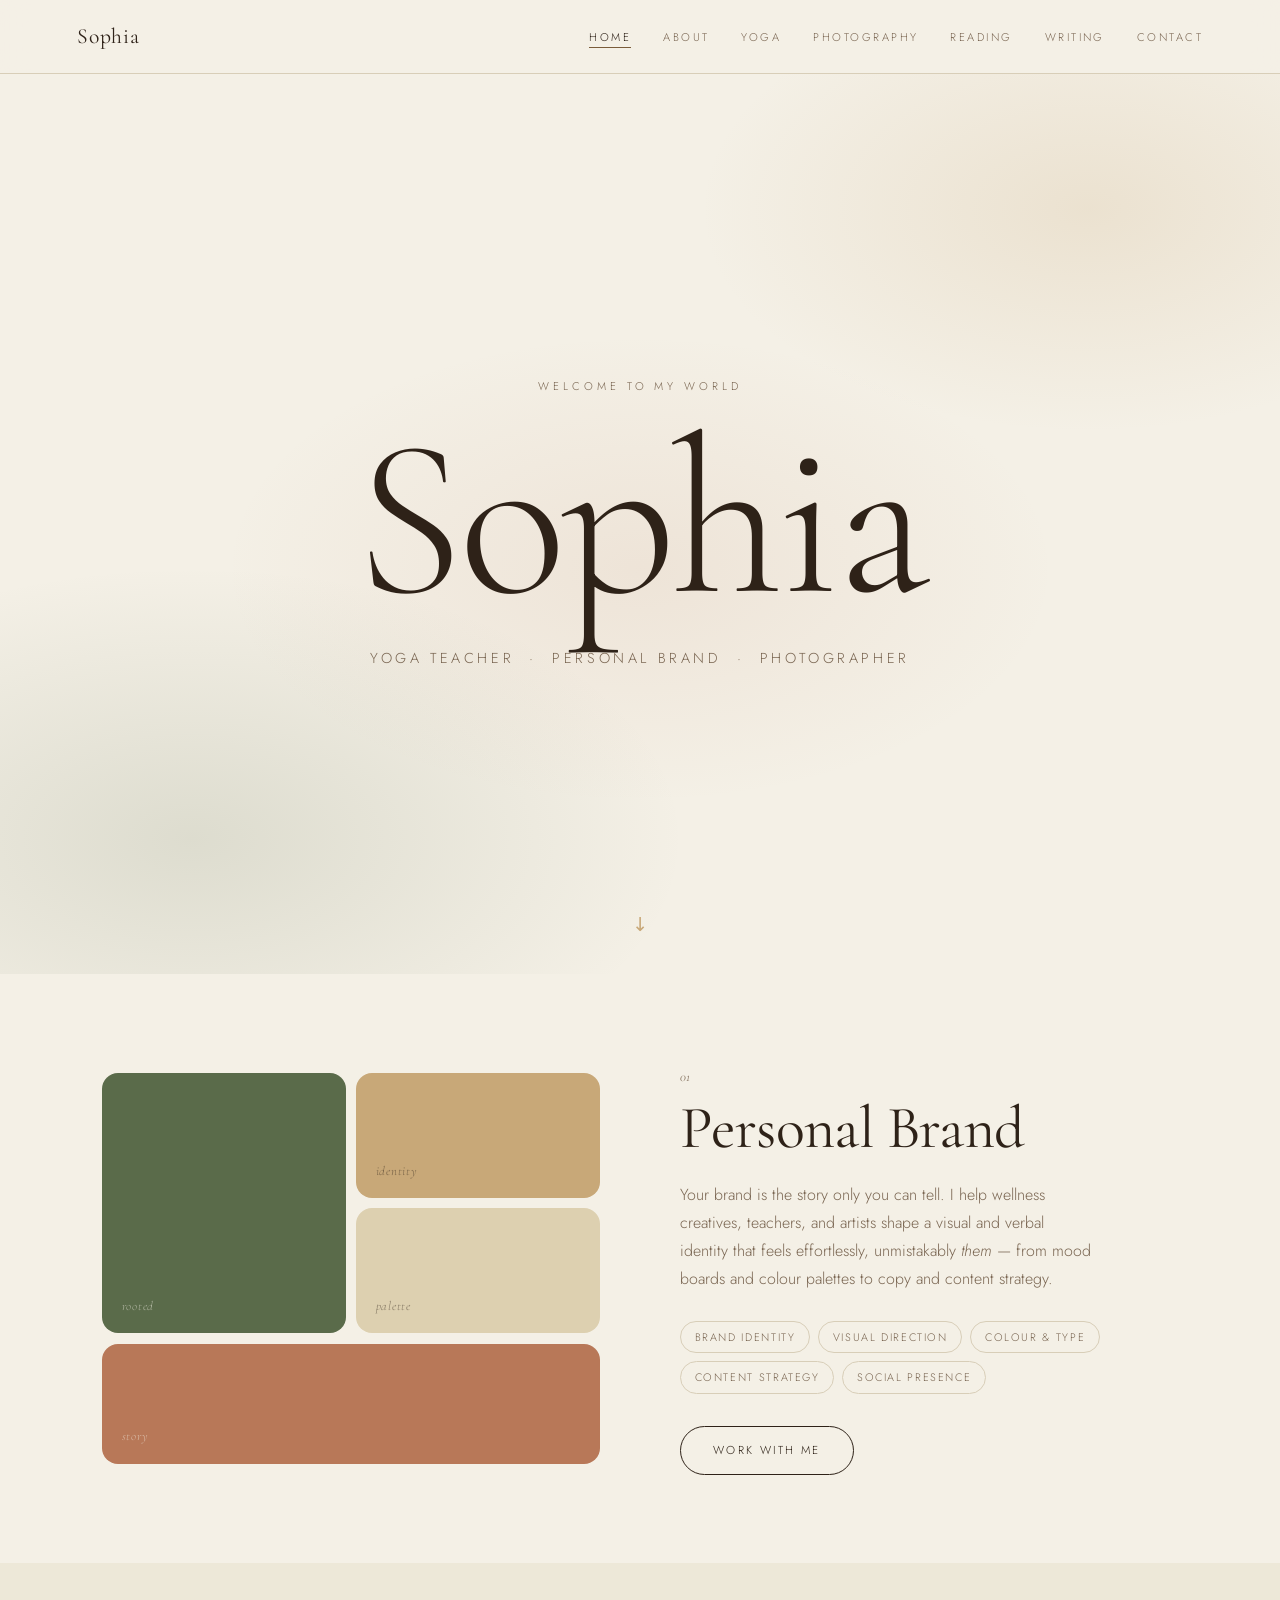
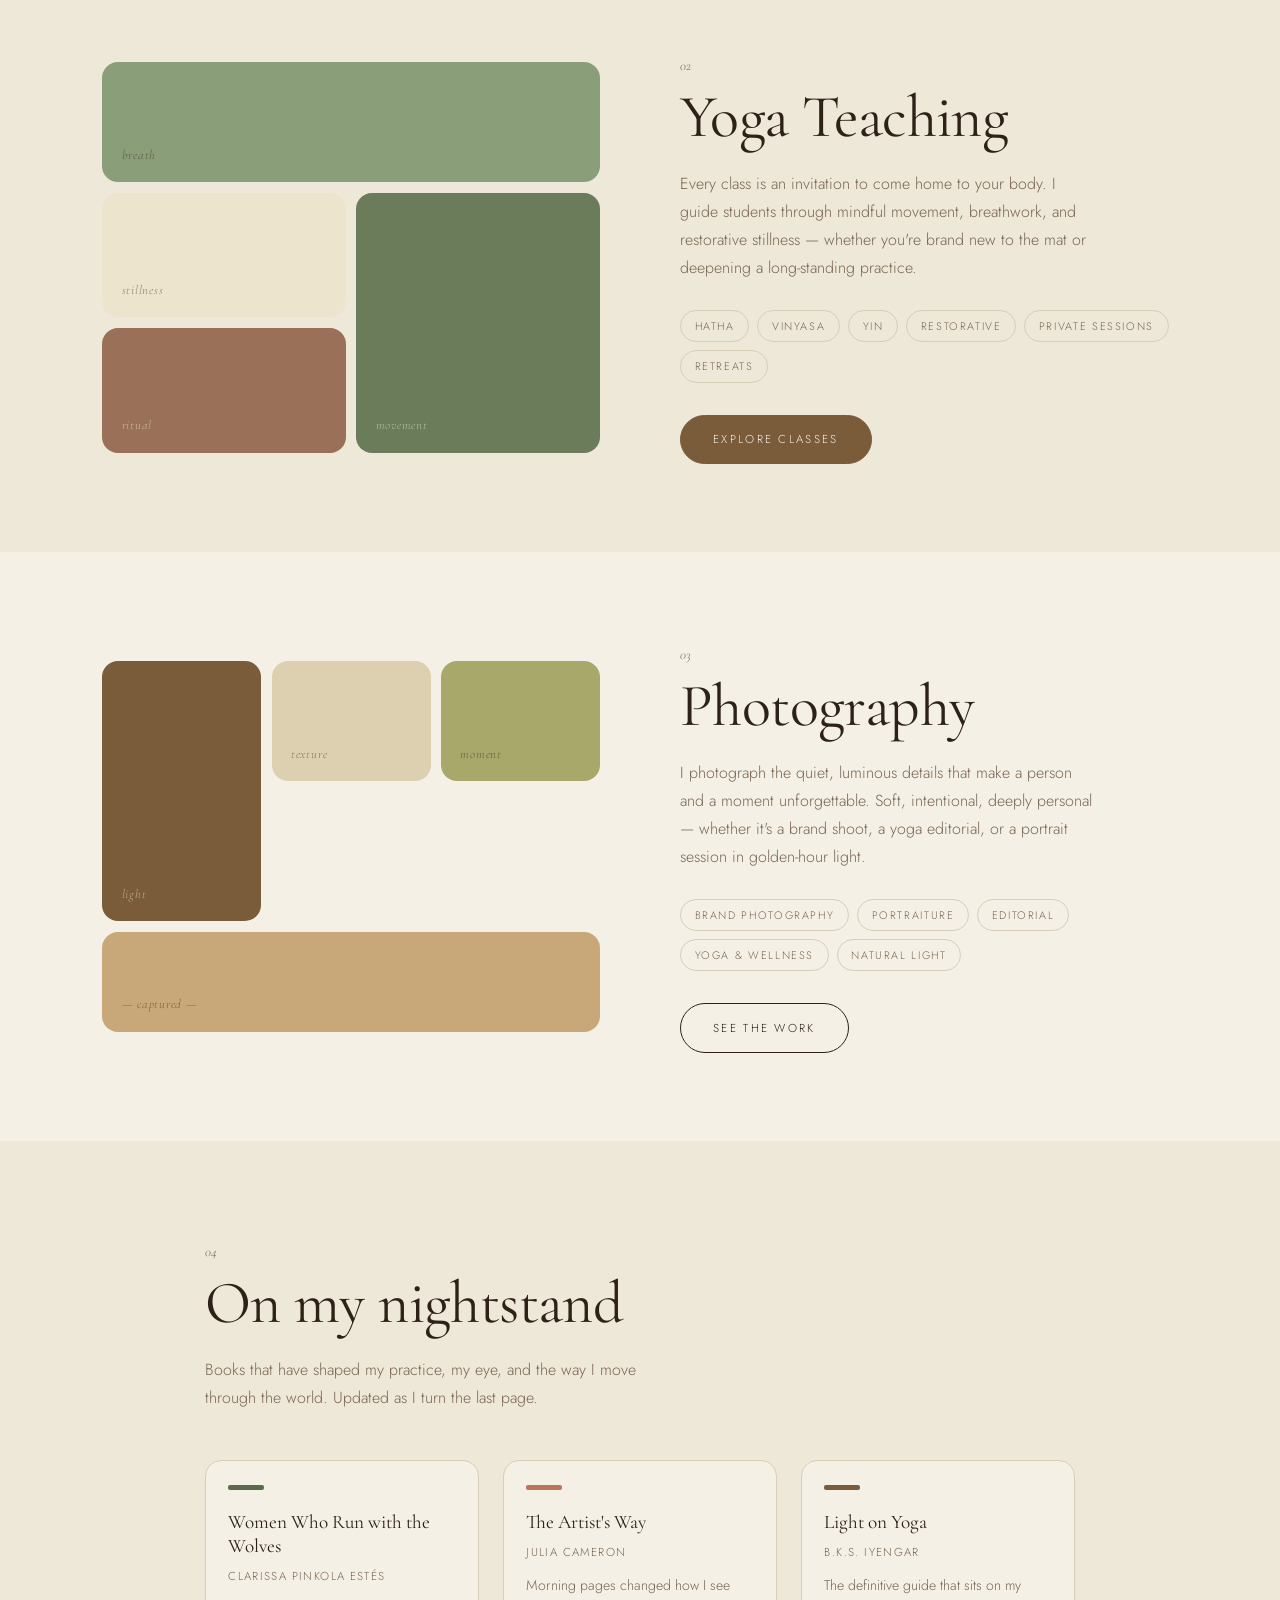
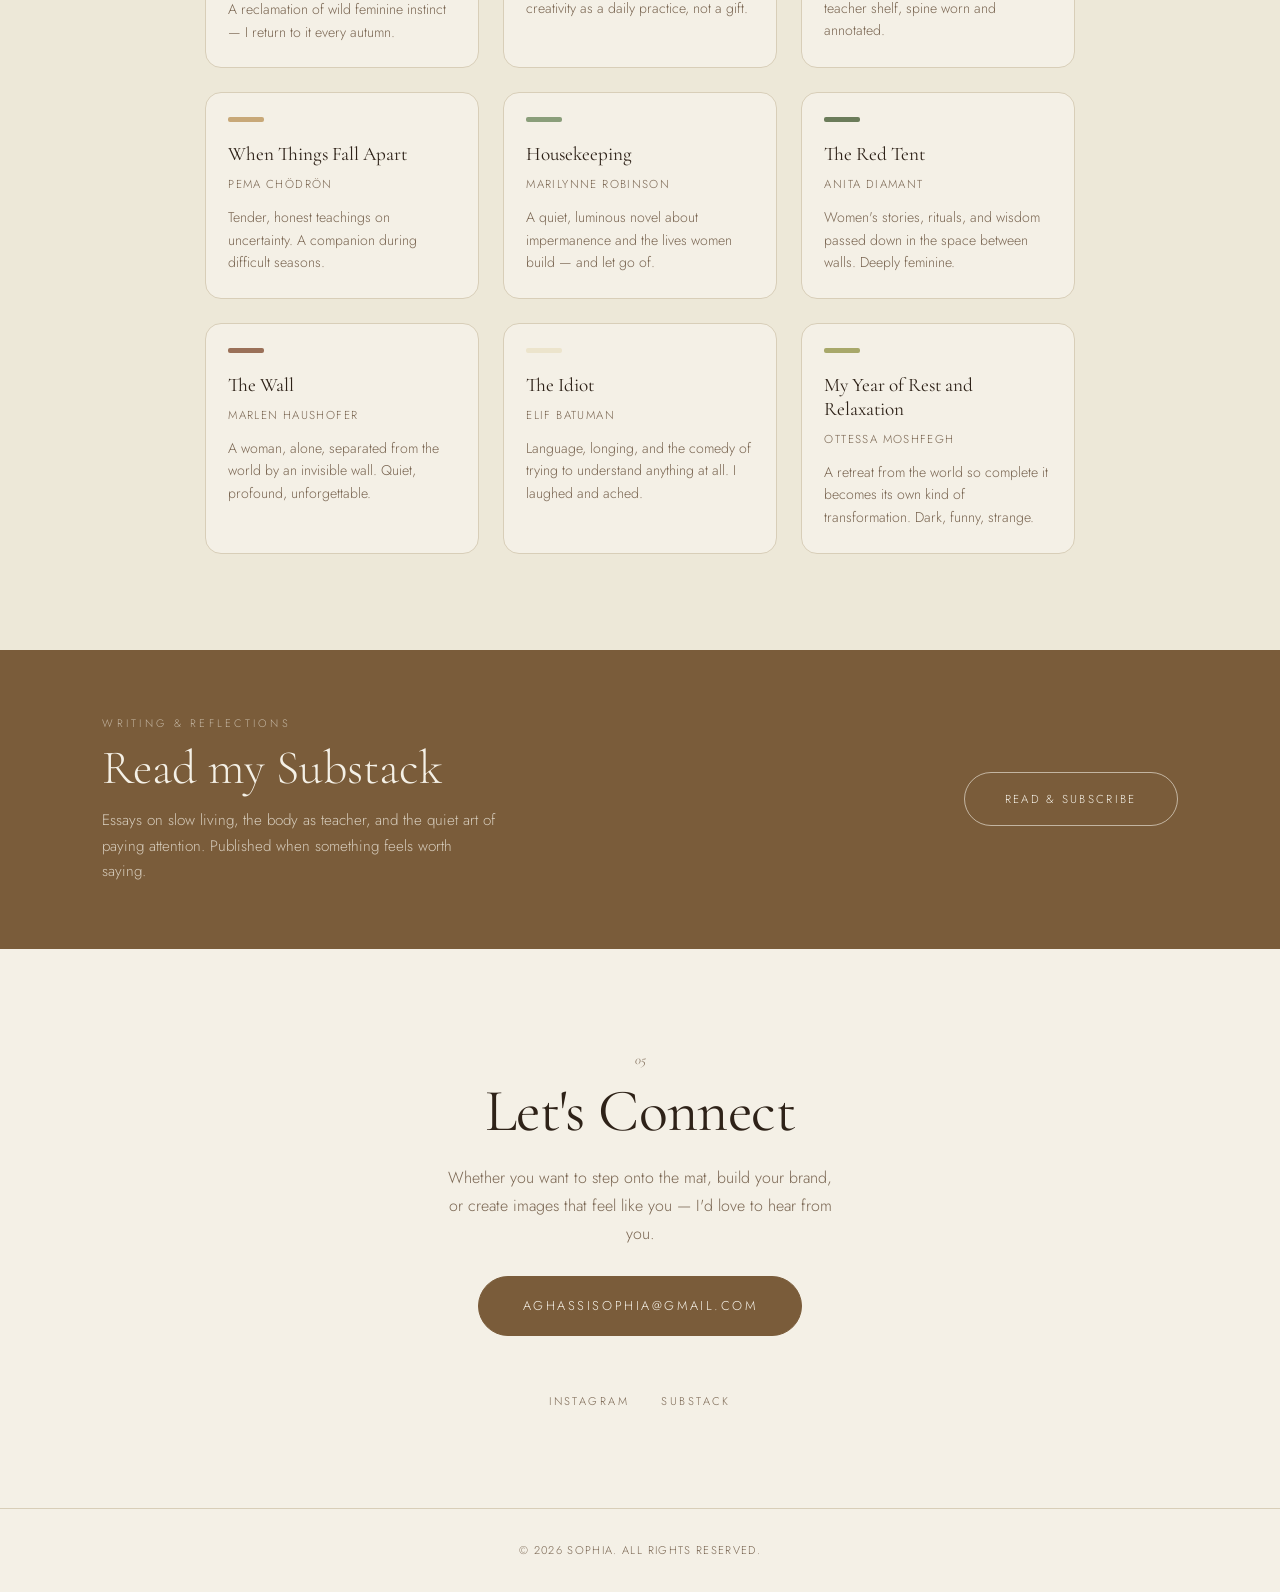
==== index.html @ df441ce0 "Update book list with Sophia's real reads, remove unread books https://claude.ai/code/session_018HW7" ====
<!DOCTYPE html>
<html lang="en">
<head>
  <meta charset="UTF-8" />
  <meta name="viewport" content="width=device-width, initial-scale=1.0" />
  <title>Sophia — Yoga · Brand · Photography</title>
  <link rel="preconnect" href="https://fonts.googleapis.com" />
  <link rel="preconnect" href="https://fonts.gstatic.com" crossorigin />
  <link href="https://fonts.googleapis.com/css2?family=Cormorant+Garamond:ital,wght@0,300;0,400;0,500;1,300;1,400&family=Jost:wght@300;400;500&display=swap" rel="stylesheet" />
  <link rel="stylesheet" href="style.css" />
</head>
<body>

  <!-- NAV -->
  <nav class="nav">
    <a href="index.html" class="nav__logo">Sophia</a>
    <ul class="nav__links">
      <li><a href="index.html" class="active">Home</a></li>
      <li><a href="about.html">About</a></li>
      <li><a href="yoga.html">Yoga</a></li>
      <li><a href="photography.html">Photography</a></li>
      <li><a href="#books">Reading</a></li>
      <li><a href="#substack">Writing</a></li>
      <li><a href="#contact">Contact</a></li>
    </ul>
  </nav>

  <!-- HERO -->
  <header class="hero">
    <p class="hero__eyebrow">welcome to my world</p>
    <h1 class="hero__name">Sophia</h1>
    <p class="hero__tagline">yoga teacher &nbsp;·&nbsp; personal brand &nbsp;·&nbsp; photographer</p>
    <div class="hero__scroll-hint" aria-hidden="true">&#8595;</div>
  </header>

  <!-- PERSONAL BRAND -->
  <section class="section section--split">
    <div class="mosaic">
      <div class="mosaic-card mc--tall mc--moss"><span class="mosaic-card__label">rooted</span></div>
      <div class="mosaic-card mc--square mc--tan"><span class="mosaic-card__label">identity</span></div>
      <div class="mosaic-card mc--square mc--sand"><span class="mosaic-card__label">palette</span></div>
      <div class="mosaic-card mc--wide mc--clay"><span class="mosaic-card__label">story</span></div>
    </div>

    <div class="section__copy">
      <span class="section__number">01</span>
      <h2 class="section__title">Personal Brand</h2>
      <p class="section__body">
        Your brand is the story only you can tell. I help wellness creatives,
        teachers, and artists shape a visual and verbal identity that feels
        effortlessly, unmistakably <em>them</em> — from mood boards and colour
        palettes to copy and content strategy.
      </p>
      <ul class="tag-list">
        <li>Brand Identity</li>
        <li>Visual Direction</li>
        <li>Colour &amp; Type</li>
        <li>Content Strategy</li>
        <li>Social Presence</li>
      </ul>
      <a href="#contact" class="btn">Work with me</a>
    </div>
  </section>

  <!-- YOGA TEASER -->
  <section class="section section--split section--split-rev section--shaded">
    <div class="section__inner" style="display:contents">
      <div class="section__copy">
        <span class="section__number">02</span>
        <h2 class="section__title">Yoga Teaching</h2>
        <p class="section__body">
          Every class is an invitation to come home to your body. I guide
          students through mindful movement, breathwork, and restorative
          stillness — whether you're brand new to the mat or deepening a
          long-standing practice.
        </p>
        <ul class="tag-list">
          <li>Hatha</li>
          <li>Vinyasa</li>
          <li>Yin</li>
          <li>Restorative</li>
          <li>Private Sessions</li>
          <li>Retreats</li>
        </ul>
        <a href="yoga.html" class="btn btn--filled">Explore classes</a>
      </div>

      <div class="mosaic">
        <div class="mosaic-card mc--wide mc--sage"><span class="mosaic-card__label">breath</span></div>
        <div class="mosaic-card mc--square mc--parchment"><span class="mosaic-card__label">stillness</span></div>
        <div class="mosaic-card mc--tall mc--fern"><span class="mosaic-card__label">movement</span></div>
        <div class="mosaic-card mc--square mc--umber"><span class="mosaic-card__label">ritual</span></div>
      </div>
    </div>
  </section>

  <!-- PHOTOGRAPHY TEASER -->
  <section class="section section--split">
    <div class="mosaic mosaic--3col">
      <div class="mosaic-card mc--tall mc--bark"><span class="mosaic-card__label">light</span></div>
      <div class="mosaic-card mc--square mc--sand"><span class="mosaic-card__label">texture</span></div>
      <div class="mosaic-card mc--square mc--olive"><span class="mosaic-card__label">moment</span></div>
      <div class="mosaic-card mc--span3 mc--tan"><span class="mosaic-card__label">— captured —</span></div>
    </div>

    <div class="section__copy">
      <span class="section__number">03</span>
      <h2 class="section__title">Photography</h2>
      <p class="section__body">
        I photograph the quiet, luminous details that make a person and a
        moment unforgettable. Soft, intentional, deeply personal — whether
        it's a brand shoot, a yoga editorial, or a portrait session in
        golden-hour light.
      </p>
      <ul class="tag-list">
        <li>Brand Photography</li>
        <li>Portraiture</li>
        <li>Editorial</li>
        <li>Yoga &amp; Wellness</li>
        <li>Natural Light</li>
      </ul>
      <a href="photography.html" class="btn">See the work</a>
    </div>
  </section>

  <!-- BOOKS -->
  <section id="books" class="section--shaded section--full">
    <div class="section__inner" style="max-width:var(--max-w); margin:0 auto; padding-inline:clamp(1.5rem,8vw,7rem)">
      <span class="section__number">04</span>
      <h2 class="section__title">On my nightstand</h2>
      <p class="section__body" style="max-width:50ch; color:var(--clr-text-muted)">
        Books that have shaped my practice, my eye, and the way I move through
        the world. Updated as I turn the last page.
      </p>

      <div class="books-grid">

        <div class="book-card">
          <div class="book-card__spine" style="background:var(--clr-moss)"></div>
          <p class="book-card__title">Women Who Run with the Wolves</p>
          <p class="book-card__author">Clarissa Pinkola Estés</p>
          <p class="book-card__note">A reclamation of wild feminine instinct — I return to it every autumn.</p>
        </div>

        <div class="book-card">
          <div class="book-card__spine" style="background:var(--clr-clay)"></div>
          <p class="book-card__title">The Artist's Way</p>
          <p class="book-card__author">Julia Cameron</p>
          <p class="book-card__note">Morning pages changed how I see creativity as a daily practice, not a gift.</p>
        </div>

        <div class="book-card">
          <div class="book-card__spine" style="background:var(--clr-bark)"></div>
          <p class="book-card__title">Light on Yoga</p>
          <p class="book-card__author">B.K.S. Iyengar</p>
          <p class="book-card__note">The definitive guide that sits on my teacher shelf, spine worn and annotated.</p>
        </div>

        <div class="book-card">
          <div class="book-card__spine" style="background:var(--clr-tan)"></div>
          <p class="book-card__title">When Things Fall Apart</p>
          <p class="book-card__author">Pema Chödrön</p>
          <p class="book-card__note">Tender, honest teachings on uncertainty. A companion during difficult seasons.</p>
        </div>

        <div class="book-card">
          <div class="book-card__spine" style="background:var(--clr-sage)"></div>
          <p class="book-card__title">Housekeeping</p>
          <p class="book-card__author">Marilynne Robinson</p>
          <p class="book-card__note">A quiet, luminous novel about impermanence and the lives women build — and let go of.</p>
        </div>

        <div class="book-card">
          <div class="book-card__spine" style="background:var(--clr-fern)"></div>
          <p class="book-card__title">The Red Tent</p>
          <p class="book-card__author">Anita Diamant</p>
          <p class="book-card__note">Women's stories, rituals, and wisdom passed down in the space between walls. Deeply feminine.</p>
        </div>

        <div class="book-card">
          <div class="book-card__spine" style="background:var(--clr-umber)"></div>
          <p class="book-card__title">The Wall</p>
          <p class="book-card__author">Marlen Haushofer</p>
          <p class="book-card__note">A woman, alone, separated from the world by an invisible wall. Quiet, profound, unforgettable.</p>
        </div>

        <div class="book-card">
          <div class="book-card__spine" style="background:var(--clr-parchment)" style="border:1px solid var(--clr-border)"></div>
          <p class="book-card__title">The Idiot</p>
          <p class="book-card__author">Elif Batuman</p>
          <p class="book-card__note">Language, longing, and the comedy of trying to understand anything at all. I laughed and ached.</p>
        </div>

        <div class="book-card">
          <div class="book-card__spine" style="background:var(--clr-olive)"></div>
          <p class="book-card__title">My Year of Rest and Relaxation</p>
          <p class="book-card__author">Ottessa Moshfegh</p>
          <p class="book-card__note">A retreat from the world so complete it becomes its own kind of transformation. Dark, funny, strange.</p>
        </div>

      </div>
    </div>
  </section>

  <!-- SUBSTACK -->
  <div id="substack">
    <div class="substack-strip">
      <div class="substack-strip__text">
        <p class="substack-strip__eyebrow">writing &amp; reflections</p>
        <!-- ✏️  UPDATE the title and description below to match your Substack -->
        <h2 class="substack-strip__title">Read my Substack</h2>
        <p class="substack-strip__body">
          Essays on slow living, the body as teacher, and the quiet art of
          paying attention. Published when something feels worth saying.
        </p>
      </div>
      <div class="substack-strip__cta">
        <a href="https://substack.com/@justagirlllllllllllllll" target="_blank" rel="noopener" class="btn--substack">
          Read &amp; Subscribe
        </a>
      </div>
    </div>
  </div>

  <!-- CONTACT -->
  <section id="contact">
    <div class="contact-block">
      <span class="section__number">05</span>
      <h2 class="section__title">Let's Connect</h2>
      <p class="section__body" style="max-width:44ch; margin-inline:auto; color:var(--clr-text-muted)">
        Whether you want to step onto the mat, build your brand, or create
        images that feel like you — I'd love to hear from you.
      </p>
      <!-- ✏️  REPLACE with your real email -->
      <a href="mailto:aghassisophia@gmail.com" class="btn btn--large btn--filled" style="display:inline-block; margin-bottom:2rem">
        aghassisophia@gmail.com
      </a>
      <div class="social-links">
        <a href="https://www.instagram.com/sophiaaghassi/" target="_blank" rel="noopener" aria-label="Instagram">Instagram</a>
        <a href="https://substack.com/@justagirlllllllllllllll" target="_blank" rel="noopener" aria-label="Substack">Substack</a>
      </div>
    </div>
  </section>

  <footer class="footer">
    <p>&copy; 2026 Sophia. All rights reserved.</p>
  </footer>

</body>
</html>
---- style.css ----
/* ─── TOKENS ─── */
:root {
  --clr-bg:           #f4f0e6;
  --clr-bg-alt:       #ede8d8;
  --clr-bg-dark:      #2e2218;
  --clr-text:         #2e2218;
  --clr-text-muted:   #7a6652;
  --clr-border:       #d8ceb8;

  /* earthy palette */
  --clr-bark:         #7a5c3a;   /* medium brown */
  --clr-tan:          #c8a878;   /* warm tan */
  --clr-sand:         #ddd0b0;   /* light sand */
  --clr-parchment:    #ece4cc;   /* parchment */
  --clr-sage:         #8a9e7a;   /* sage green */
  --clr-moss:         #5a6b4a;   /* deep moss */
  --clr-olive:        #a8a86a;   /* olive */
  --clr-fern:         #6b7c5a;   /* fern */
  --clr-clay:         #b87858;   /* terracotta clay */
  --clr-umber:        #9a7058;   /* warm umber */

  --ff-serif:  'Cormorant Garamond', Georgia, serif;
  --ff-sans:   'Jost', system-ui, sans-serif;

  --radius-sm:  8px;
  --radius-md: 16px;
  --radius-lg: 28px;

  --transition: 0.35s cubic-bezier(0.4, 0, 0.2, 1);

  --max-w: 1300px;
}

/* ─── RESET ─── */
*, *::before, *::after { box-sizing: border-box; margin: 0; padding: 0; }
html { scroll-behavior: smooth; }
body {
  background: var(--clr-bg);
  color: var(--clr-text);
  font-family: var(--ff-sans);
  font-weight: 300;
  line-height: 1.75;
  -webkit-font-smoothing: antialiased;
}
img { display: block; max-width: 100%; }
a { color: inherit; text-decoration: none; }

/* ─── SHARED NAV ─── */
.nav {
  position: sticky;
  top: 0;
  z-index: 100;
  display: flex;
  align-items: center;
  justify-content: space-between;
  padding: 1.1rem clamp(1.5rem, 6vw, 5rem);
  background: rgba(244, 240, 230, 0.88);
  backdrop-filter: blur(14px);
  border-bottom: 1px solid var(--clr-border);
}

.nav__logo {
  font-family: var(--ff-serif);
  font-size: 1.35rem;
  font-weight: 400;
  letter-spacing: 0.04em;
  color: var(--clr-text);
}

.nav__links {
  display: flex;
  gap: 2rem;
  list-style: none;
}

.nav__links a {
  font-size: 0.7rem;
  letter-spacing: 0.22em;
  text-transform: uppercase;
  color: var(--clr-text-muted);
  transition: color var(--transition);
  padding-bottom: 2px;
  border-bottom: 1px solid transparent;
}
.nav__links a:hover,
.nav__links a.active {
  color: var(--clr-text);
  border-bottom-color: var(--clr-bark);
}

/* ─── HERO ─── */
.hero {
  min-height: 100svh;
  display: flex;
  flex-direction: column;
  align-items: center;
  justify-content: center;
  text-align: center;
  padding: 3rem 1.5rem;
  background:
    radial-gradient(ellipse 70% 55% at 15% 85%, rgba(90,107,74,0.15) 0%, transparent 55%),
    radial-gradient(ellipse 55% 45% at 85% 15%, rgba(200,168,120,0.20) 0%, transparent 55%),
    radial-gradient(ellipse 50% 40% at 50% 55%, rgba(184,120,88,0.10) 0%, transparent 65%),
    var(--clr-bg);
  position: relative;
}

.hero__eyebrow {
  font-size: 0.7rem;
  letter-spacing: 0.35em;
  text-transform: uppercase;
  color: var(--clr-text-muted);
  margin-bottom: 1.5rem;
}

.hero__name {
  font-family: var(--ff-serif);
  font-size: clamp(5rem, 18vw, 14rem);
  font-weight: 300;
  line-height: 0.88;
  letter-spacing: -0.02em;
  color: var(--clr-text);
  margin-bottom: 1.75rem;
}

.hero__tagline {
  font-size: clamp(0.75rem, 1.8vw, 0.9rem);
  letter-spacing: 0.25em;
  text-transform: uppercase;
  color: var(--clr-text-muted);
}

.hero__scroll-hint {
  position: absolute;
  bottom: 2rem;
  left: 50%;
  transform: translateX(-50%);
  font-size: 1.2rem;
  color: var(--clr-tan);
  animation: bob 2.8s ease-in-out infinite;
}
@keyframes bob {
  0%, 100% { transform: translateX(-50%) translateY(0); }
  50%       { transform: translateX(-50%) translateY(9px); }
}

/* page hero (inner pages) */
.page-hero {
  padding: 5rem clamp(1.5rem, 8vw, 7rem) 4rem;
  max-width: var(--max-w);
  margin: 0 auto;
  border-bottom: 1px solid var(--clr-border);
}
.page-hero__eyebrow {
  font-size: 0.7rem;
  letter-spacing: 0.3em;
  text-transform: uppercase;
  color: var(--clr-text-muted);
  margin-bottom: 0.75rem;
}
.page-hero__title {
  font-family: var(--ff-serif);
  font-size: clamp(3rem, 9vw, 7rem);
  font-weight: 300;
  line-height: 0.95;
  letter-spacing: -0.02em;
  margin-bottom: 1.5rem;
}
.page-hero__body {
  max-width: 52ch;
  color: var(--clr-text-muted);
  font-size: 1.05rem;
}

/* ─── SHARED SECTION LAYOUT ─── */
.section {
  padding: 5.5rem clamp(1.5rem, 8vw, 7rem);
  max-width: var(--max-w);
  margin: 0 auto;
}

.section--split {
  display: grid;
  grid-template-columns: 1fr 1fr;
  gap: 5rem;
  align-items: center;
}
.section--split-rev {
  direction: rtl;
}
.section--split-rev > * { direction: ltr; }

.section--full {
  padding-block: 6rem;
}

.section--shaded {
  background: var(--clr-bg-alt);
  max-width: 100%;
  padding-inline: clamp(1.5rem, 8vw, 7rem);
}
.section--shaded .section__inner {
  max-width: var(--max-w);
  margin: 0 auto;
}

.section--dark {
  background: var(--clr-bg-dark);
  color: #f4f0e6;
  max-width: 100%;
  padding-inline: clamp(1.5rem, 8vw, 7rem);
}
.section--dark .section__inner {
  max-width: var(--max-w);
  margin: 0 auto;
}
.section--dark .section__number,
.section--dark .section__body { color: #b0a090; }
.section--dark .tag-list li {
  border-color: #5a4a38;
  color: #b0a090;
}
.section--dark .tag-list li:hover {
  background: var(--clr-bark);
  border-color: var(--clr-bark);
  color: #f4f0e6;
}
.section--dark .btn {
  border-color: #f4f0e6;
  color: #f4f0e6;
}
.section--dark .btn:hover {
  background: #f4f0e6;
  color: var(--clr-bg-dark);
}

.section__number {
  display: inline-block;
  font-family: var(--ff-serif);
  font-size: 0.85rem;
  font-style: italic;
  color: var(--clr-text-muted);
  margin-bottom: 0.4rem;
}

.section__title {
  font-family: var(--ff-serif);
  font-size: clamp(2.25rem, 5vw, 3.75rem);
  font-weight: 400;
  line-height: 1.1;
  letter-spacing: -0.01em;
  margin-bottom: 1.25rem;
}

.section__body {
  color: var(--clr-text-muted);
  max-width: 46ch;
  margin-bottom: 1.75rem;
  font-size: 1rem;
}

.section--center {
  text-align: center;
}
.section--center .section__body {
  max-width: 52ch;
  margin-inline: auto;
}

/* ─── MOSAIC ─── */
.mosaic {
  display: grid;
  grid-template-columns: 1fr 1fr;
  gap: 0.65rem;
}

.mosaic--3col {
  grid-template-columns: 1fr 1fr 1fr;
}

.mosaic-card {
  border-radius: var(--radius-md);
  display: flex;
  align-items: flex-end;
  padding: 1rem 1.2rem;
  transition: transform var(--transition), box-shadow var(--transition);
  cursor: default;
  overflow: hidden;
}
.mosaic-card:hover {
  transform: scale(1.025);
  box-shadow: 0 10px 36px rgba(46, 34, 24, 0.12);
}

.mosaic-card__label {
  font-family: var(--ff-serif);
  font-style: italic;
  font-size: 0.8rem;
  color: rgba(46, 34, 24, 0.5);
  letter-spacing: 0.06em;
}

.mc--tall     { grid-row: span 2; min-height: 260px; }
.mc--wide     { grid-column: span 2; min-height: 120px; }
.mc--square   { min-height: 120px; }
.mc--span3    { grid-column: span 3; min-height: 100px; }

/* swatch colours */
.mc--bark       { background: var(--clr-bark);      }
.mc--tan        { background: var(--clr-tan);        }
.mc--sand       { background: var(--clr-sand);       }
.mc--parchment  { background: var(--clr-parchment);  }
.mc--sage       { background: var(--clr-sage);       }
.mc--moss       { background: var(--clr-moss);       }
.mc--olive      { background: var(--clr-olive);      }
.mc--fern       { background: var(--clr-fern);       }
.mc--clay       { background: var(--clr-clay);       }
.mc--umber      { background: var(--clr-umber);      }

.mc--bark .mosaic-card__label,
.mc--moss .mosaic-card__label,
.mc--fern .mosaic-card__label,
.mc--clay .mosaic-card__label,
.mc--umber .mosaic-card__label { color: rgba(244, 240, 230, 0.55); }

/* ─── TAG LIST ─── */
.tag-list {
  display: flex;
  flex-wrap: wrap;
  gap: 0.5rem;
  list-style: none;
  margin-bottom: 2rem;
}

.tag-list li {
  font-size: 0.68rem;
  letter-spacing: 0.15em;
  text-transform: uppercase;
  padding: 0.35rem 0.85rem;
  border: 1px solid var(--clr-border);
  border-radius: 999px;
  color: var(--clr-text-muted);
  transition: background var(--transition), color var(--transition),
              border-color var(--transition);
}
.tag-list li:hover {
  background: var(--clr-tan);
  border-color: var(--clr-tan);
  color: var(--clr-text);
}

/* ─── BUTTON ─── */
.btn {
  display: inline-block;
  font-family: var(--ff-sans);
  font-size: 0.72rem;
  letter-spacing: 0.2em;
  text-transform: uppercase;
  padding: 0.85rem 2rem;
  border: 1.5px solid var(--clr-text);
  border-radius: 999px;
  color: var(--clr-text);
  background: transparent;
  transition: background var(--transition), color var(--transition);
}
.btn:hover {
  background: var(--clr-text);
  color: var(--clr-bg);
}

.btn--filled {
  background: var(--clr-bark);
  border-color: var(--clr-bark);
  color: #f4f0e6;
}
.btn--filled:hover {
  background: var(--clr-text);
  border-color: var(--clr-text);
  color: var(--clr-bg);
}

.btn--large { font-size: 0.8rem; padding: 1.1rem 2.75rem; }

/* ─── BOOK CARDS ─── */
.books-grid {
  display: grid;
  grid-template-columns: repeat(auto-fill, minmax(220px, 1fr));
  gap: 1.5rem;
  margin-top: 3rem;
}

.book-card {
  background: var(--clr-bg);
  border: 1px solid var(--clr-border);
  border-radius: var(--radius-md);
  padding: 1.5rem 1.4rem;
  display: flex;
  flex-direction: column;
  gap: 0.5rem;
  transition: transform var(--transition), box-shadow var(--transition);
}
.book-card:hover {
  transform: translateY(-4px);
  box-shadow: 0 10px 32px rgba(46, 34, 24, 0.09);
}

.book-card__spine {
  width: 36px;
  height: 5px;
  border-radius: 2px;
  margin-bottom: 0.75rem;
}

.book-card__title {
  font-family: var(--ff-serif);
  font-size: 1.2rem;
  font-weight: 400;
  line-height: 1.25;
}

.book-card__author {
  font-size: 0.72rem;
  letter-spacing: 0.12em;
  text-transform: uppercase;
  color: var(--clr-text-muted);
}

.book-card__note {
  font-size: 0.88rem;
  color: var(--clr-text-muted);
  line-height: 1.6;
  margin-top: 0.25rem;
  flex: 1;
}

/* ─── SUBSTACK STRIP ─── */
.substack-strip {
  background: var(--clr-bark);
  color: #f4f0e6;
  padding: 4rem clamp(1.5rem, 8vw, 7rem);
  display: flex;
  align-items: center;
  justify-content: space-between;
  gap: 2rem;
  flex-wrap: wrap;
}

.substack-strip__text { flex: 1; min-width: 260px; }
.substack-strip__eyebrow {
  font-size: 0.68rem;
  letter-spacing: 0.3em;
  text-transform: uppercase;
  color: rgba(244, 240, 230, 0.6);
  margin-bottom: 0.5rem;
}
.substack-strip__title {
  font-family: var(--ff-serif);
  font-size: clamp(1.75rem, 4vw, 3rem);
  font-weight: 300;
  line-height: 1.15;
  margin-bottom: 0.75rem;
}
.substack-strip__body {
  font-size: 0.95rem;
  line-height: 1.7;
  color: rgba(244, 240, 230, 0.75);
  max-width: 44ch;
}

.substack-strip__cta { flex-shrink: 0; }
.btn--substack {
  display: inline-block;
  font-family: var(--ff-sans);
  font-size: 0.72rem;
  letter-spacing: 0.2em;
  text-transform: uppercase;
  padding: 1rem 2.5rem;
  border: 1.5px solid rgba(244, 240, 230, 0.6);
  border-radius: 999px;
  color: #f4f0e6;
  background: transparent;
  transition: background var(--transition), border-color var(--transition),
              color var(--transition);
}
.btn--substack:hover {
  background: #f4f0e6;
  border-color: #f4f0e6;
  color: var(--clr-bark);
}

/* ─── PHILOSOPHY / CARD ROW ─── */
.card-row {
  display: grid;
  grid-template-columns: repeat(auto-fill, minmax(240px, 1fr));
  gap: 1.25rem;
  margin-top: 3rem;
}

.feature-card {
  background: var(--clr-bg-alt);
  border-radius: var(--radius-md);
  padding: 2rem 1.75rem;
  border: 1px solid var(--clr-border);
}

.feature-card__icon {
  font-size: 1.4rem;
  margin-bottom: 1rem;
  opacity: 0.7;
}

.feature-card__title {
  font-family: var(--ff-serif);
  font-size: 1.35rem;
  font-weight: 400;
  margin-bottom: 0.6rem;
}

.feature-card__body {
  font-size: 0.9rem;
  color: var(--clr-text-muted);
  line-height: 1.7;
}

/* ─── CONTACT ─── */
.contact-block {
  text-align: center;
  max-width: 560px;
  margin: 0 auto;
  padding: 6rem 1.5rem;
}

.social-links {
  display: flex;
  justify-content: center;
  gap: 2rem;
  font-size: 0.7rem;
  letter-spacing: 0.22em;
  text-transform: uppercase;
  color: var(--clr-text-muted);
  margin-top: 1.5rem;
}
.social-links a:hover { color: var(--clr-text); }

/* ─── FOOTER ─── */
.footer {
  text-align: center;
  padding: 2rem;
  font-size: 0.7rem;
  letter-spacing: 0.12em;
  text-transform: uppercase;
  color: var(--clr-text-muted);
  border-top: 1px solid var(--clr-border);
}

/* ─── YOGA PAGE ─── */
.schedule-table {
  width: 100%;
  border-collapse: collapse;
  margin-top: 2rem;
  font-size: 0.9rem;
}
.schedule-table th {
  text-align: left;
  font-size: 0.65rem;
  letter-spacing: 0.25em;
  text-transform: uppercase;
  color: var(--clr-text-muted);
  padding: 0.75rem 1rem 0.75rem 0;
  border-bottom: 1px solid var(--clr-border);
}
.schedule-table td {
  padding: 1rem 1rem 1rem 0;
  border-bottom: 1px solid var(--clr-border);
  vertical-align: top;
}
.schedule-table tr:last-child td { border-bottom: none; }
.schedule-table .class-name {
  font-family: var(--ff-serif);
  font-size: 1.1rem;
  font-weight: 400;
}
.schedule-table .class-level {
  display: inline-block;
  font-size: 0.6rem;
  letter-spacing: 0.15em;
  text-transform: uppercase;
  padding: 0.2rem 0.6rem;
  border-radius: 999px;
  background: var(--clr-sand);
  color: var(--clr-text-muted);
  margin-left: 0.5rem;
}

/* ─── PHOTOGRAPHY PAGE ─── */
.gallery-masonry {
  columns: 3;
  column-gap: 0.65rem;
  margin-top: 3rem;
}
.gallery-masonry .mosaic-card {
  display: block;
  width: 100%;
  margin-bottom: 0.65rem;
  break-inside: avoid;
}
.gallery-masonry .mosaic-card:nth-child(3n+1) { min-height: 260px; }
.gallery-masonry .mosaic-card:nth-child(3n+2) { min-height: 180px; }
.gallery-masonry .mosaic-card:nth-child(3n+3) { min-height: 220px; }

/* ─── RESPONSIVE ─── */
@media (max-width: 960px) {
  .section--split {
    grid-template-columns: 1fr;
    gap: 3rem;
  }
  .section--split-rev { direction: ltr; }
  .section__body { max-width: 100%; }

  .gallery-masonry { columns: 2; }
}

@media (max-width: 640px) {
  .nav__links { gap: 1rem; }
  .mosaic { grid-template-columns: 1fr 1fr; }
  .mc--tall  { grid-row: span 1; min-height: 120px; }
  .mc--wide  { grid-column: span 2; min-height: 100px; }
  .mosaic--3col { grid-template-columns: 1fr 1fr; }
  .mc--span3 { grid-column: span 2; }
  .gallery-masonry { columns: 1; }
  .substack-strip { flex-direction: column; }
  .card-row { grid-template-columns: 1fr; }
}
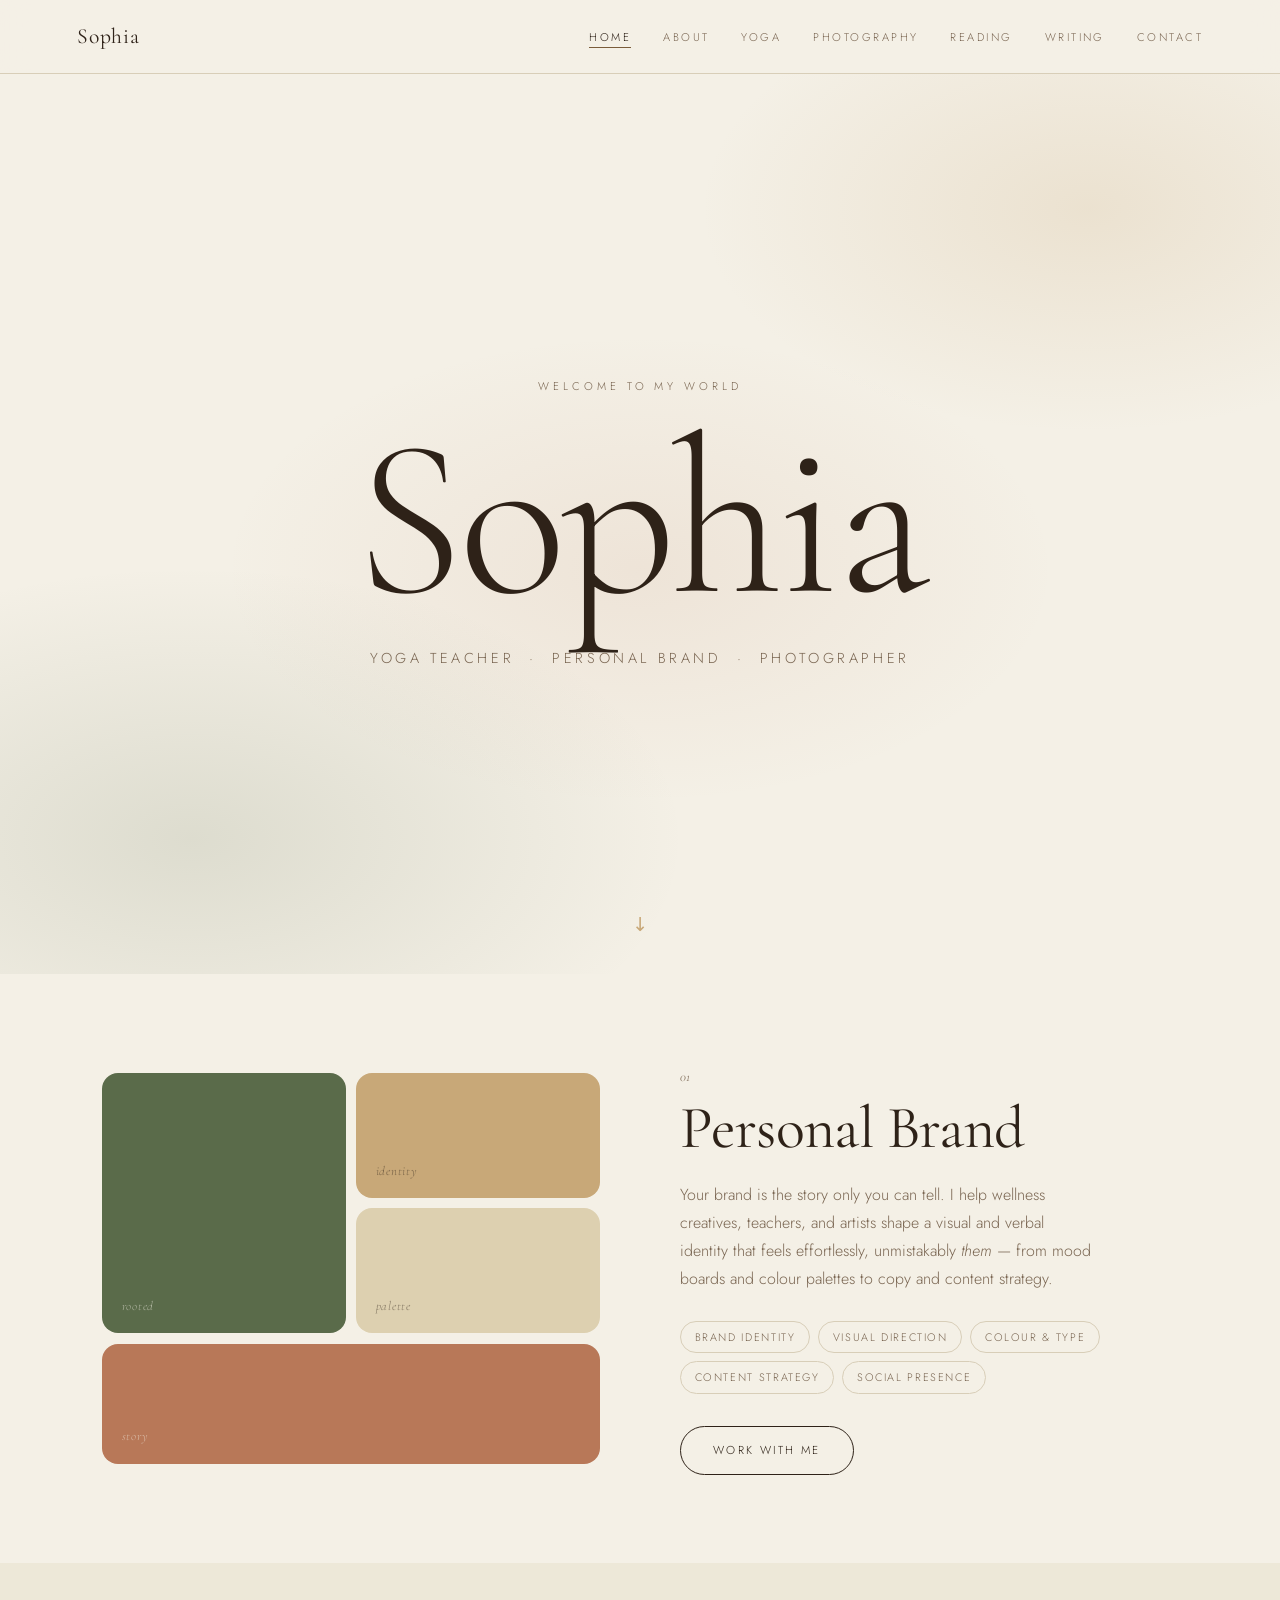
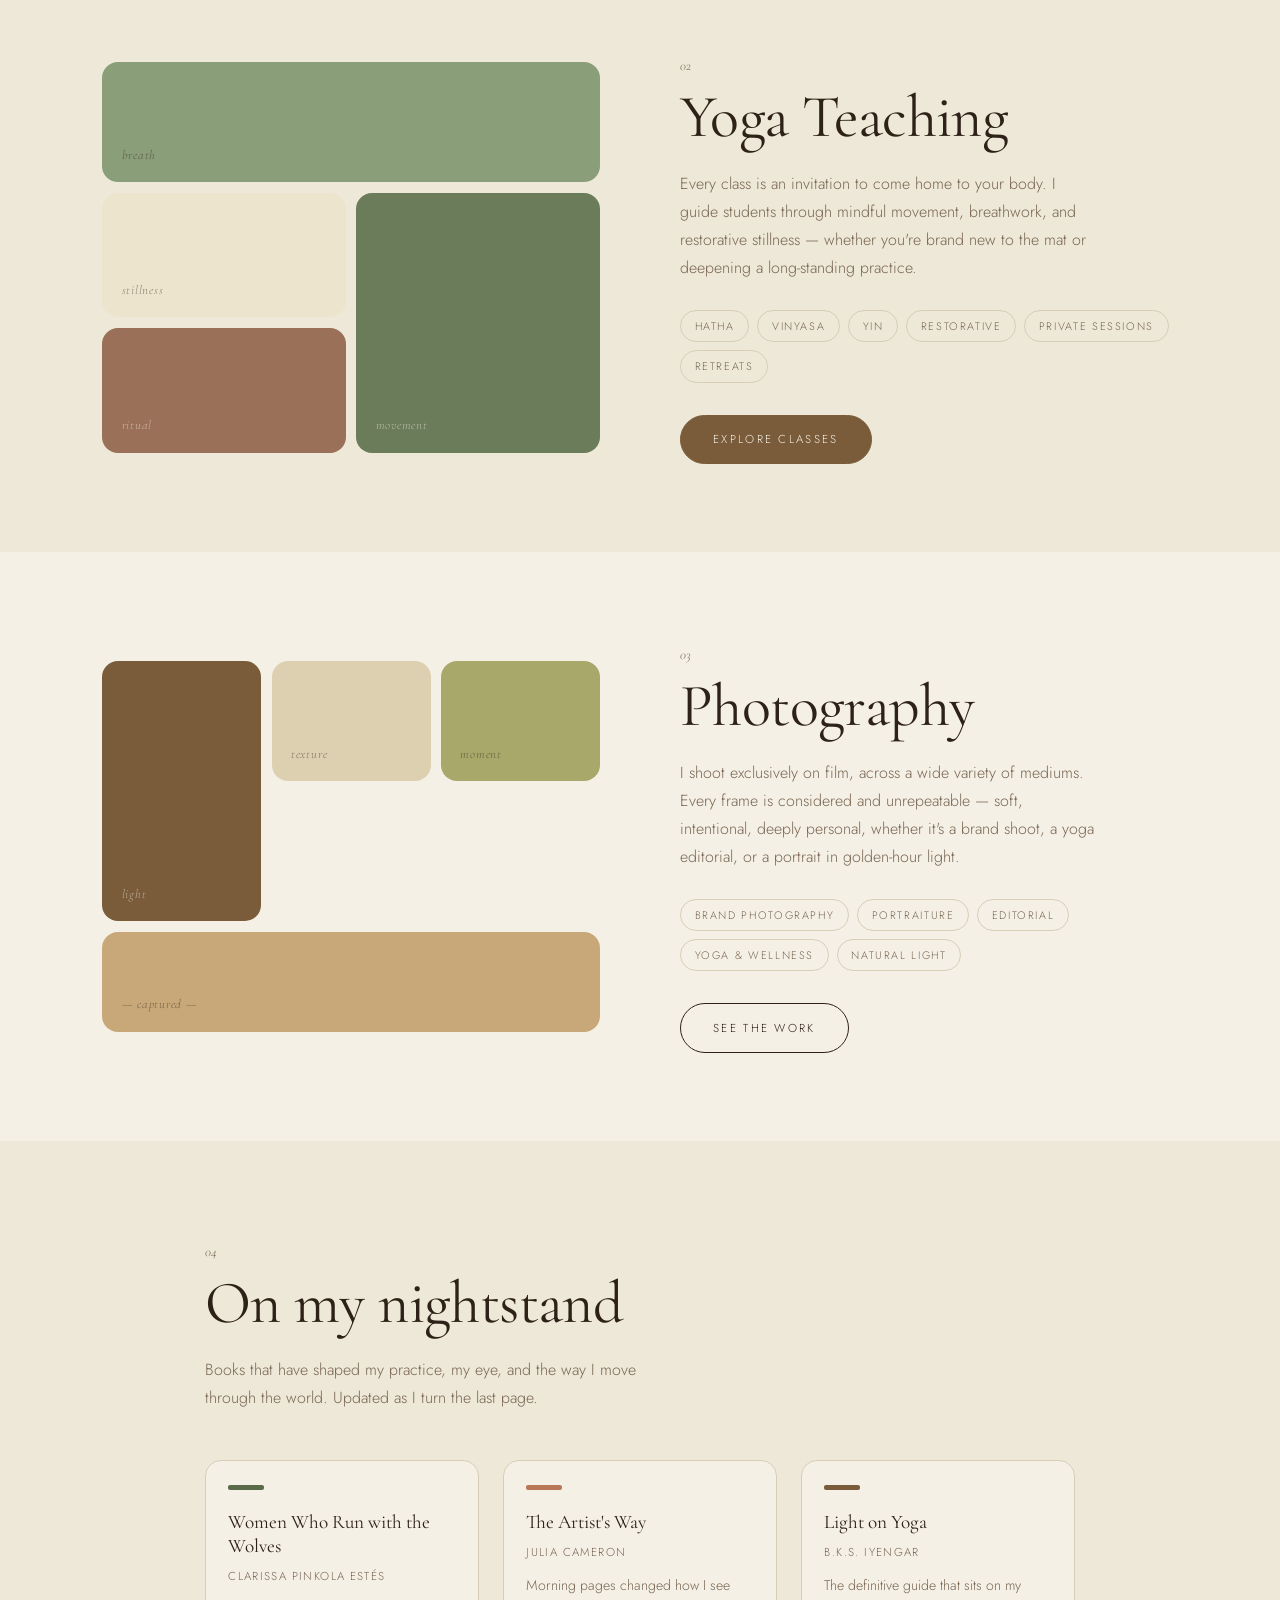
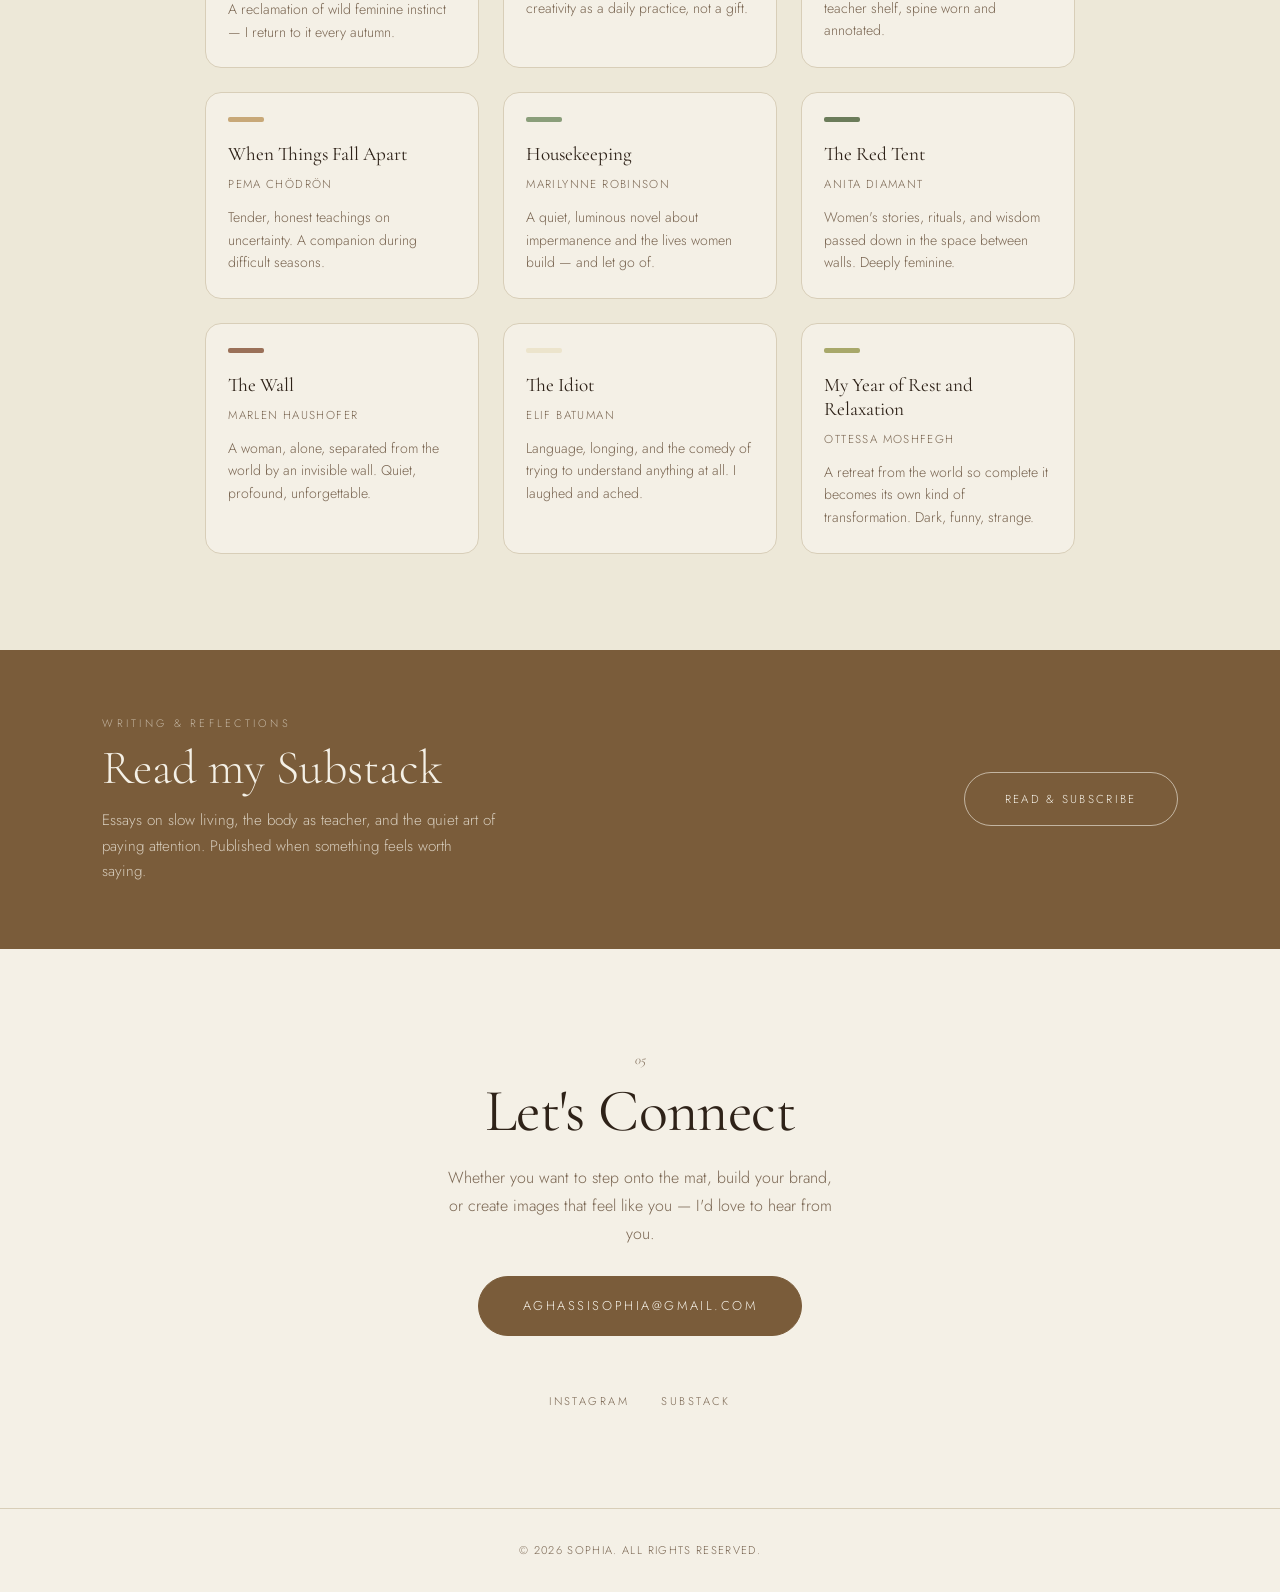
==== commit 099b8270: "Update photography description to reflect film-only, multi-medium practice https://claude.ai/code/se" ====
--- a/index.html
+++ b/index.html
@@ -107,10 +107,9 @@
       <span class="section__number">03</span>
       <h2 class="section__title">Photography</h2>
       <p class="section__body">
-        I photograph the quiet, luminous details that make a person and a
-        moment unforgettable. Soft, intentional, deeply personal — whether
-        it's a brand shoot, a yoga editorial, or a portrait session in
-        golden-hour light.
+        I shoot exclusively on film, across a wide variety of mediums. Every
+        frame is considered and unrepeatable — soft, intentional, deeply personal,
+        whether it's a brand shoot, a yoga editorial, or a portrait in golden-hour light.
       </p>
       <ul class="tag-list">
         <li>Brand Photography</li>
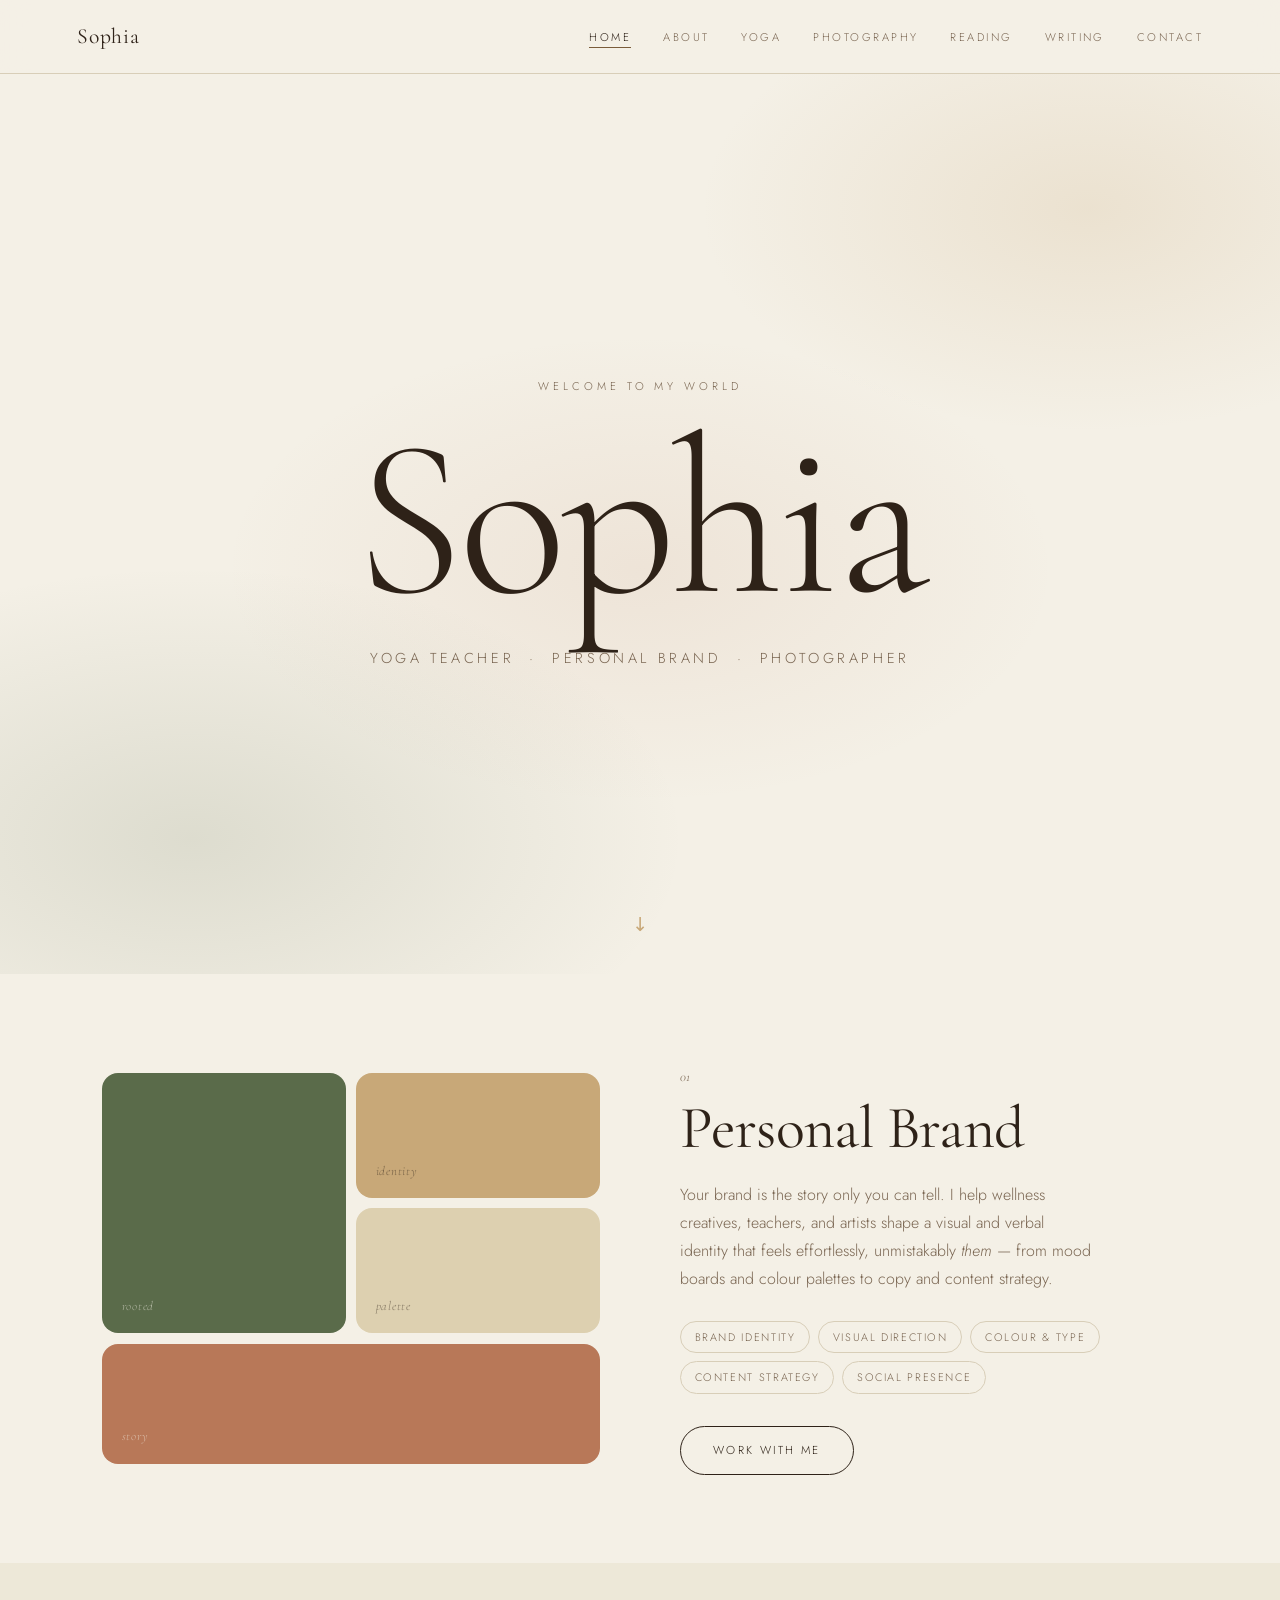
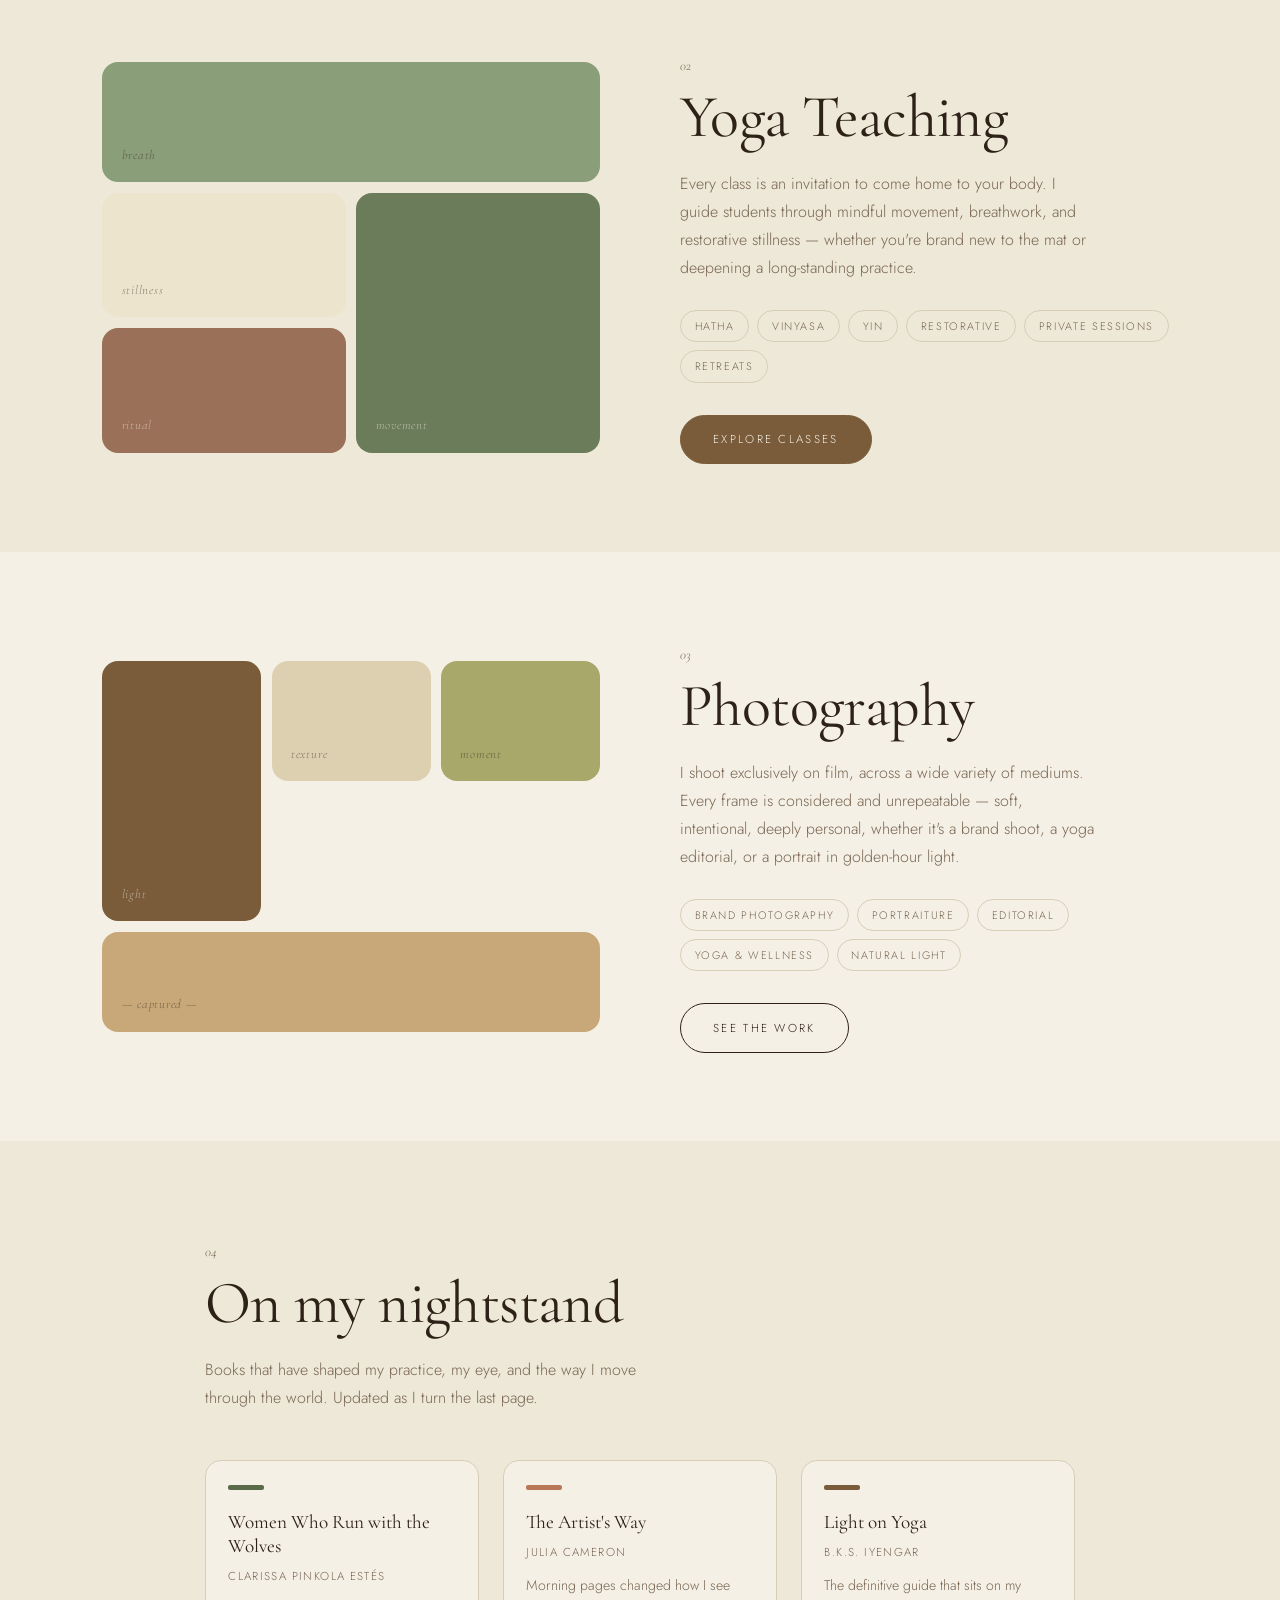
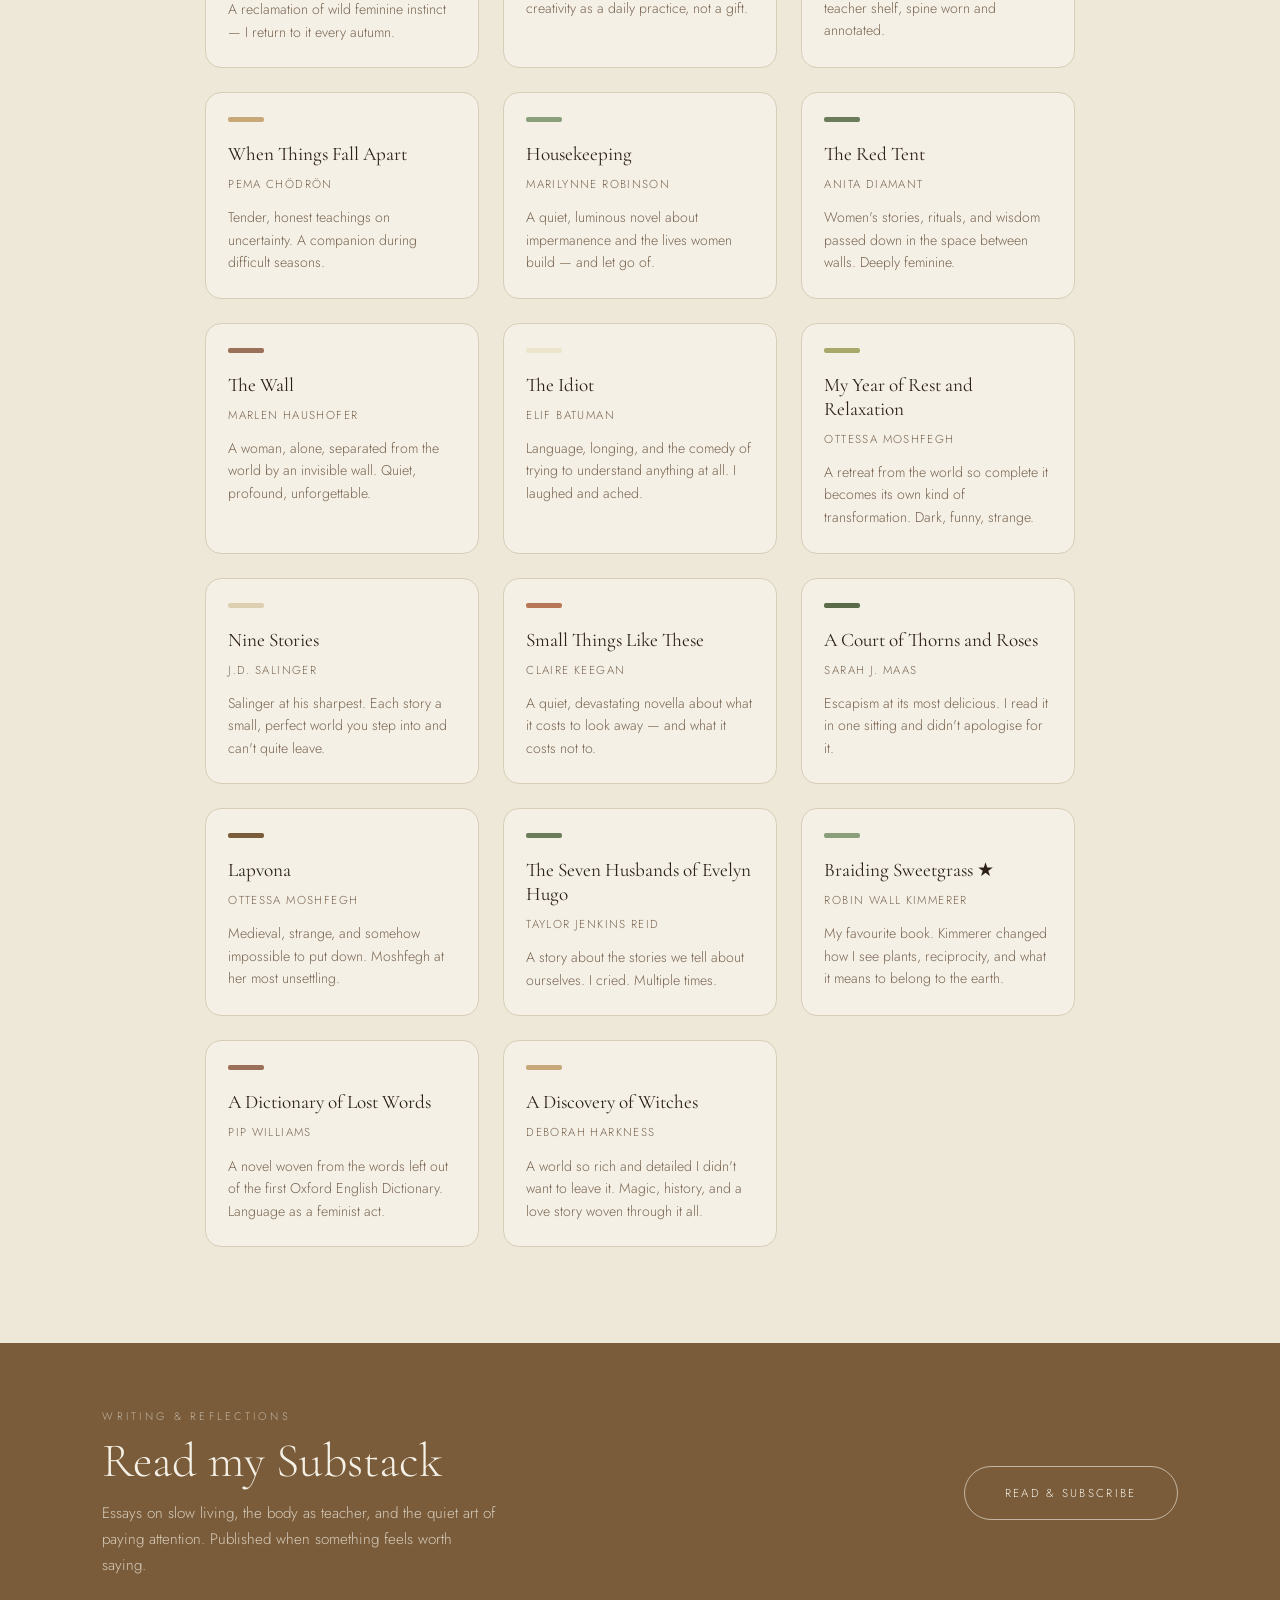
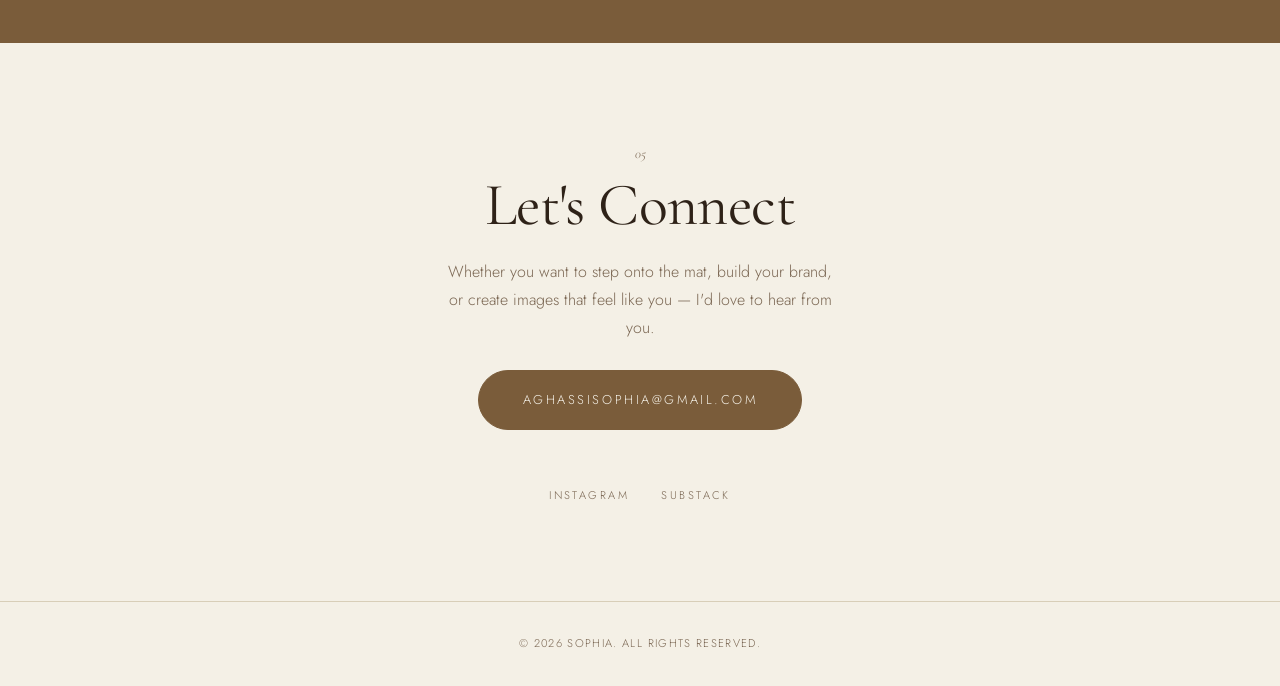
==== commit cc39904f: "Add 8 more books to reading list including Braiding Sweetgrass as favourite https://claude.ai/code/s" ====
--- a/index.html
+++ b/index.html
@@ -197,6 +197,62 @@
           <p class="book-card__note">A retreat from the world so complete it becomes its own kind of transformation. Dark, funny, strange.</p>
         </div>
 
+        <div class="book-card">
+          <div class="book-card__spine" style="background:var(--clr-sand)"></div>
+          <p class="book-card__title">Nine Stories</p>
+          <p class="book-card__author">J.D. Salinger</p>
+          <p class="book-card__note">Salinger at his sharpest. Each story a small, perfect world you step into and can't quite leave.</p>
+        </div>
+
+        <div class="book-card">
+          <div class="book-card__spine" style="background:var(--clr-clay)"></div>
+          <p class="book-card__title">Small Things Like These</p>
+          <p class="book-card__author">Claire Keegan</p>
+          <p class="book-card__note">A quiet, devastating novella about what it costs to look away — and what it costs not to.</p>
+        </div>
+
+        <div class="book-card">
+          <div class="book-card__spine" style="background:var(--clr-moss)"></div>
+          <p class="book-card__title">A Court of Thorns and Roses</p>
+          <p class="book-card__author">Sarah J. Maas</p>
+          <p class="book-card__note">Escapism at its most delicious. I read it in one sitting and didn't apologise for it.</p>
+        </div>
+
+        <div class="book-card">
+          <div class="book-card__spine" style="background:var(--clr-bark)"></div>
+          <p class="book-card__title">Lapvona</p>
+          <p class="book-card__author">Ottessa Moshfegh</p>
+          <p class="book-card__note">Medieval, strange, and somehow impossible to put down. Moshfegh at her most unsettling.</p>
+        </div>
+
+        <div class="book-card">
+          <div class="book-card__spine" style="background:var(--clr-fern)"></div>
+          <p class="book-card__title">The Seven Husbands of Evelyn Hugo</p>
+          <p class="book-card__author">Taylor Jenkins Reid</p>
+          <p class="book-card__note">A story about the stories we tell about ourselves. I cried. Multiple times.</p>
+        </div>
+
+        <div class="book-card">
+          <div class="book-card__spine" style="background:var(--clr-sage)"></div>
+          <p class="book-card__title">Braiding Sweetgrass ★</p>
+          <p class="book-card__author">Robin Wall Kimmerer</p>
+          <p class="book-card__note">My favourite book. Kimmerer changed how I see plants, reciprocity, and what it means to belong to the earth.</p>
+        </div>
+
+        <div class="book-card">
+          <div class="book-card__spine" style="background:var(--clr-umber)"></div>
+          <p class="book-card__title">A Dictionary of Lost Words</p>
+          <p class="book-card__author">Pip Williams</p>
+          <p class="book-card__note">A novel woven from the words left out of the first Oxford English Dictionary. Language as a feminist act.</p>
+        </div>
+
+        <div class="book-card">
+          <div class="book-card__spine" style="background:var(--clr-tan)"></div>
+          <p class="book-card__title">A Discovery of Witches</p>
+          <p class="book-card__author">Deborah Harkness</p>
+          <p class="book-card__note">A world so rich and detailed I didn't want to leave it. Magic, history, and a love story woven through it all.</p>
+        </div>
+
       </div>
     </div>
   </section>
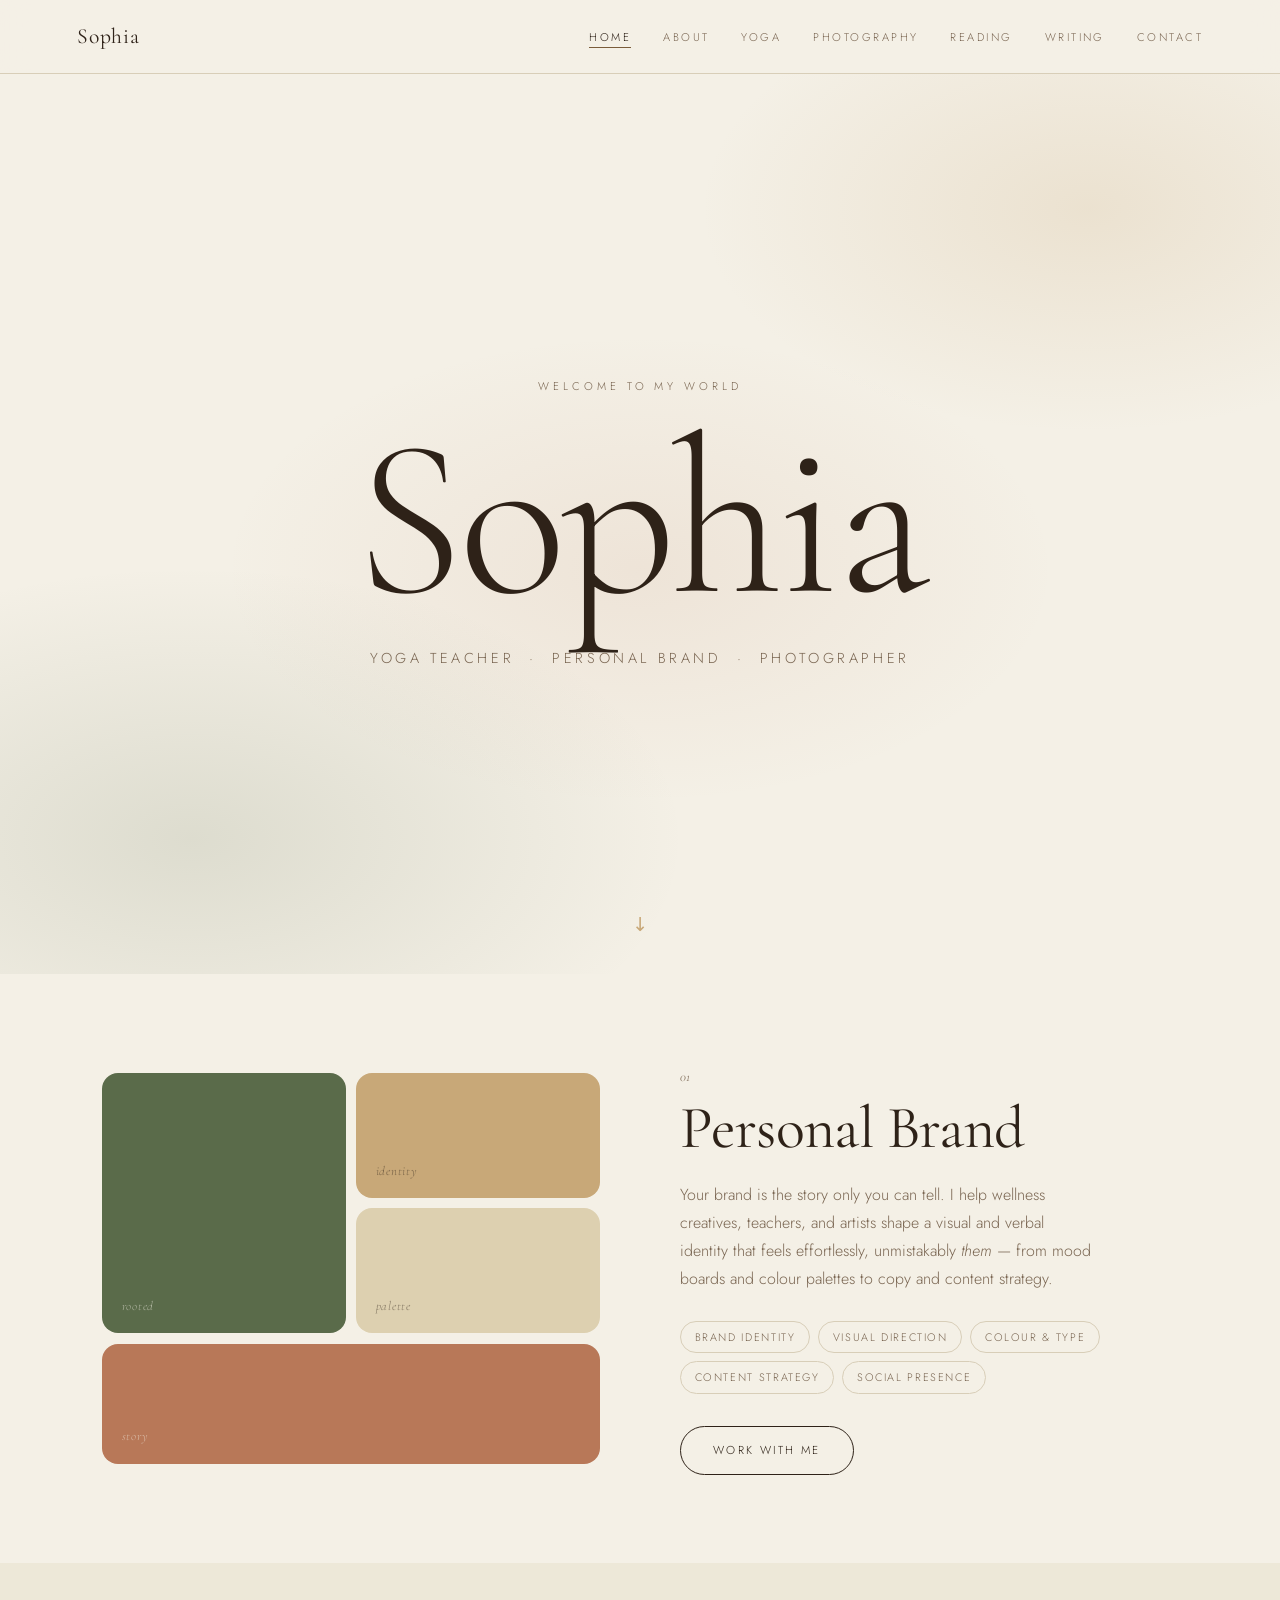
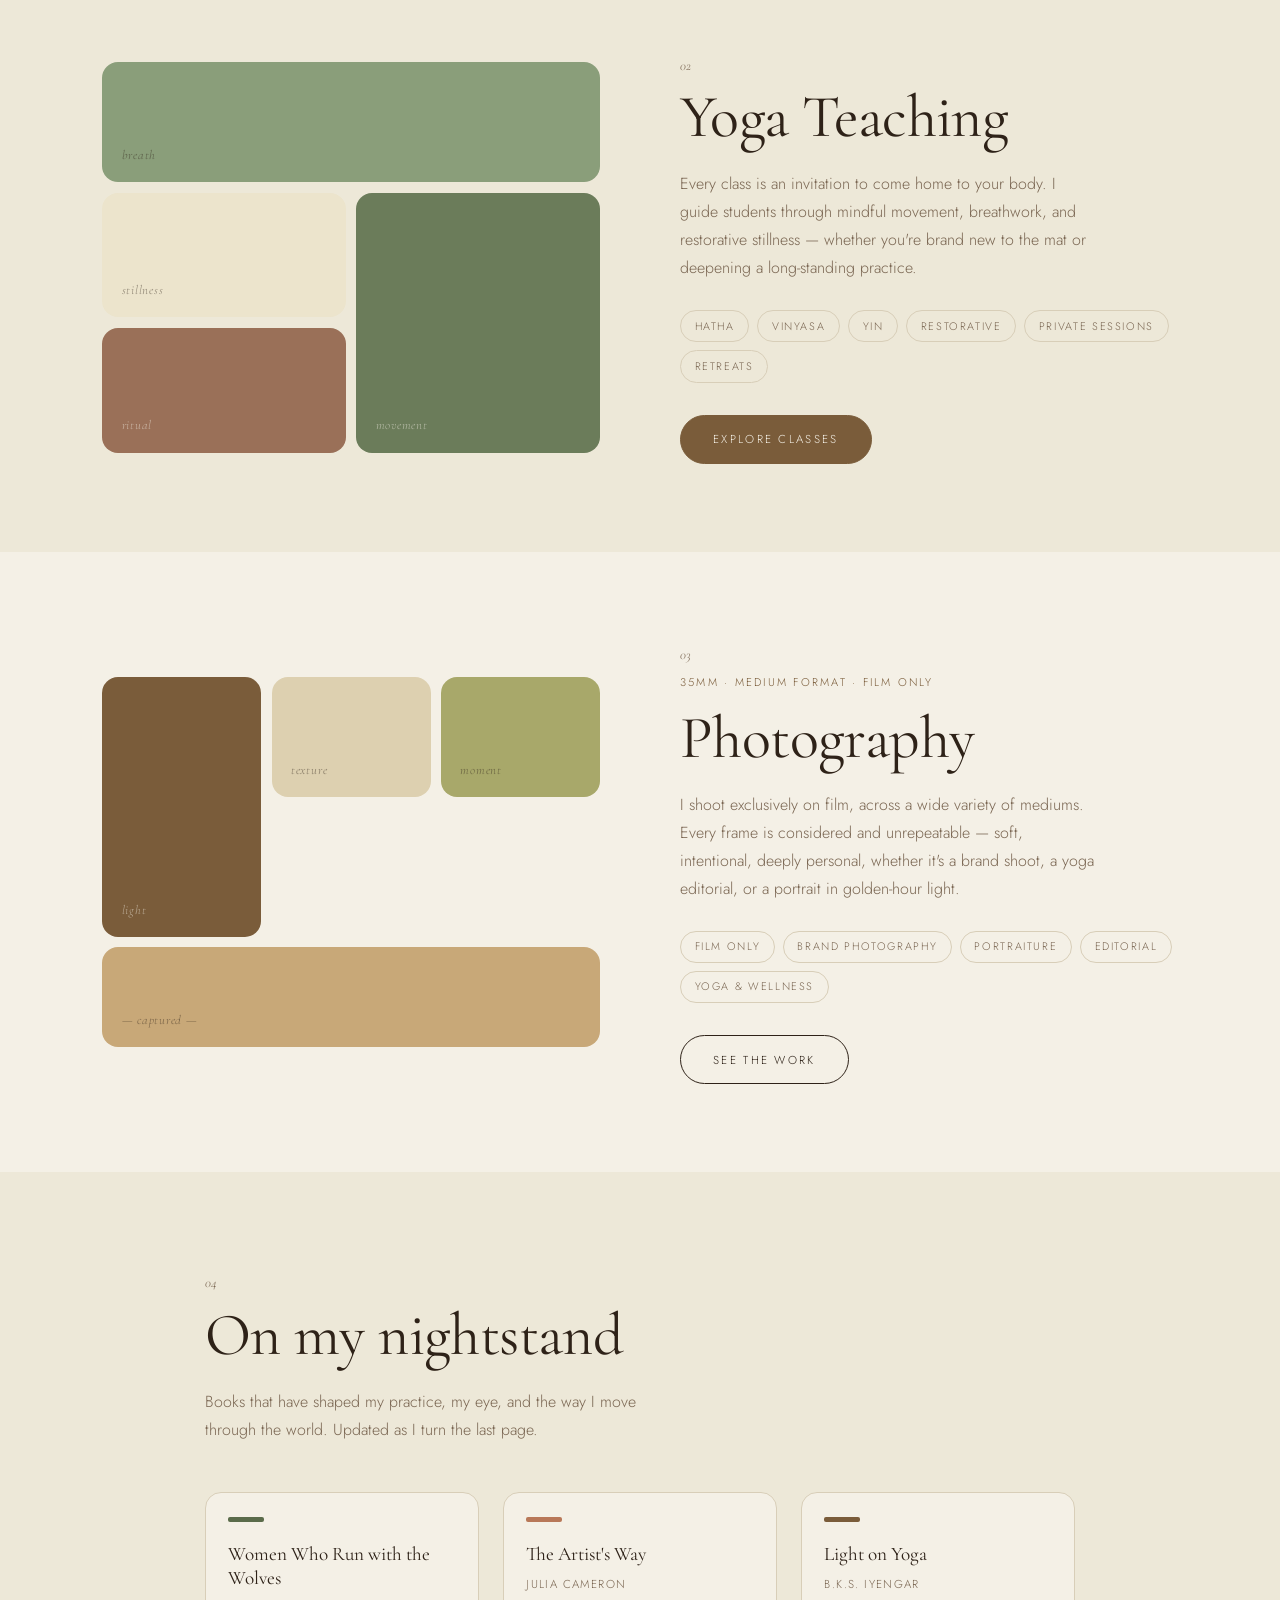
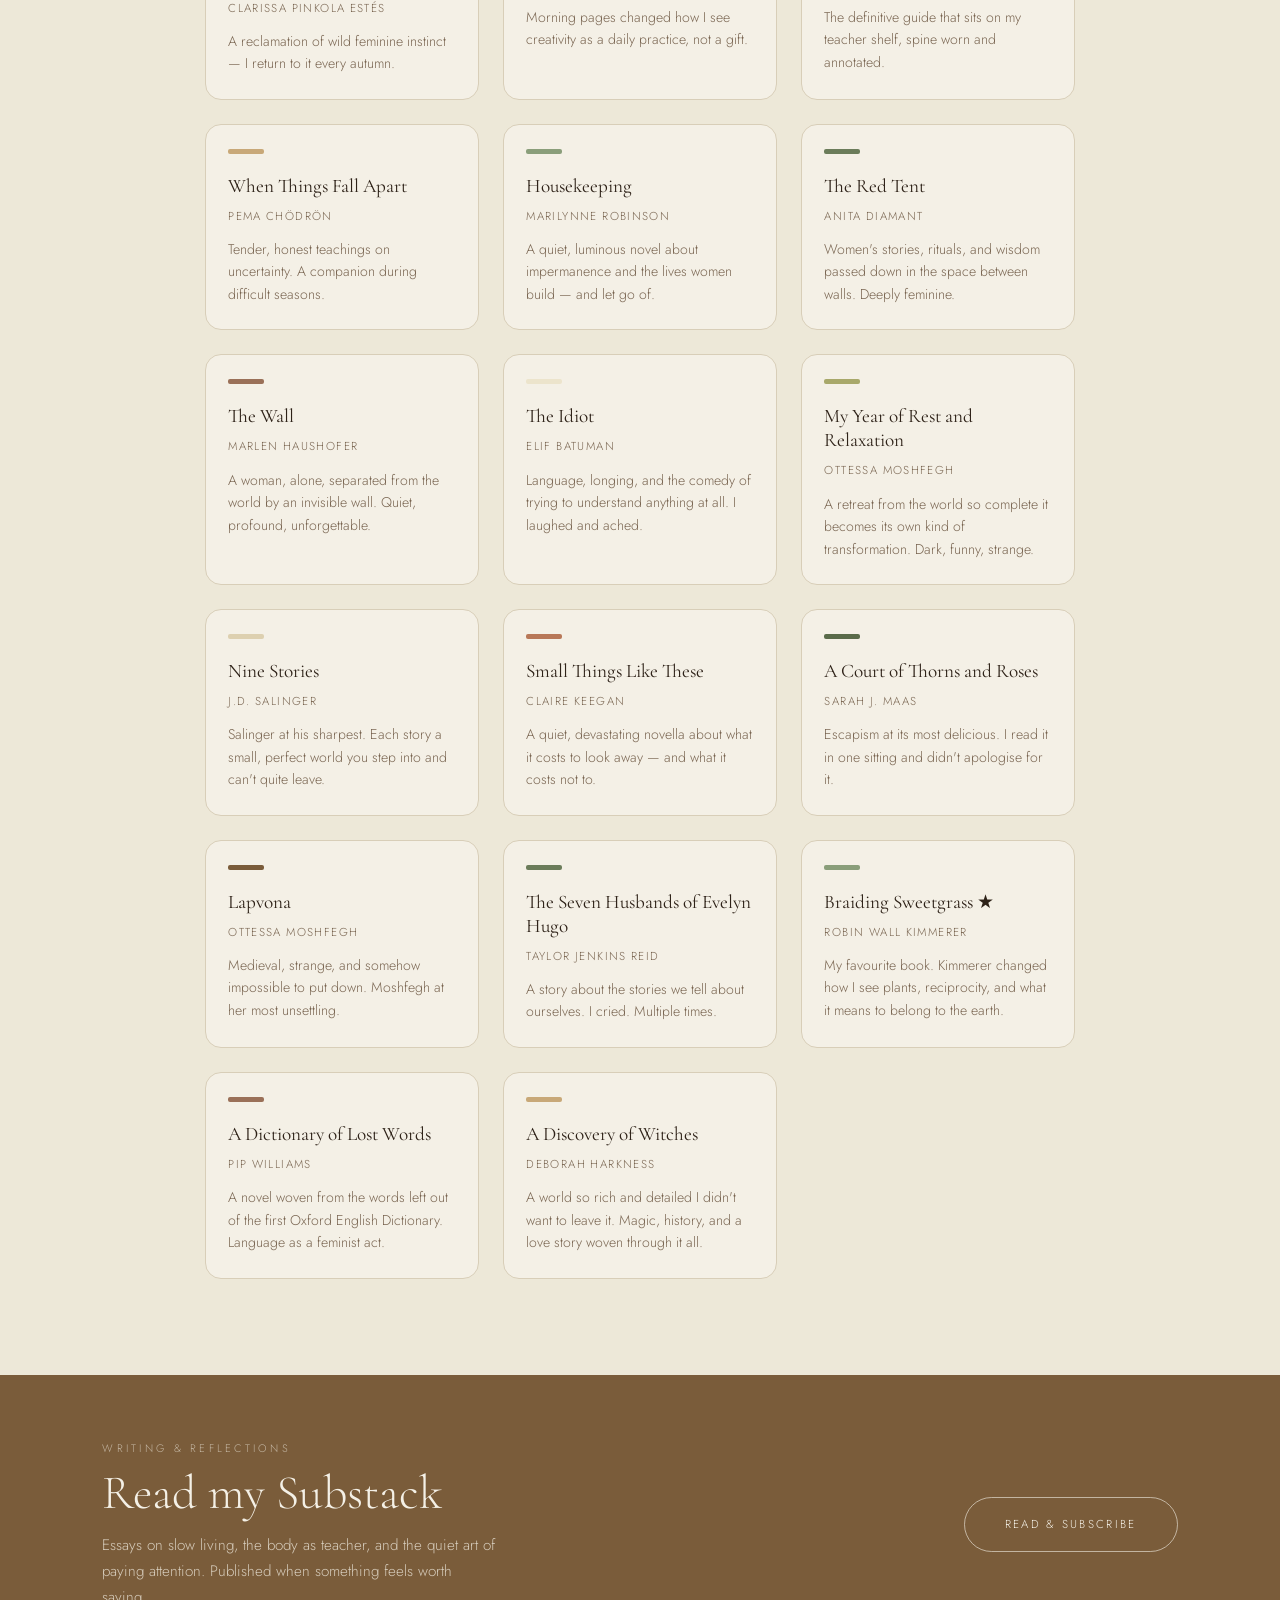
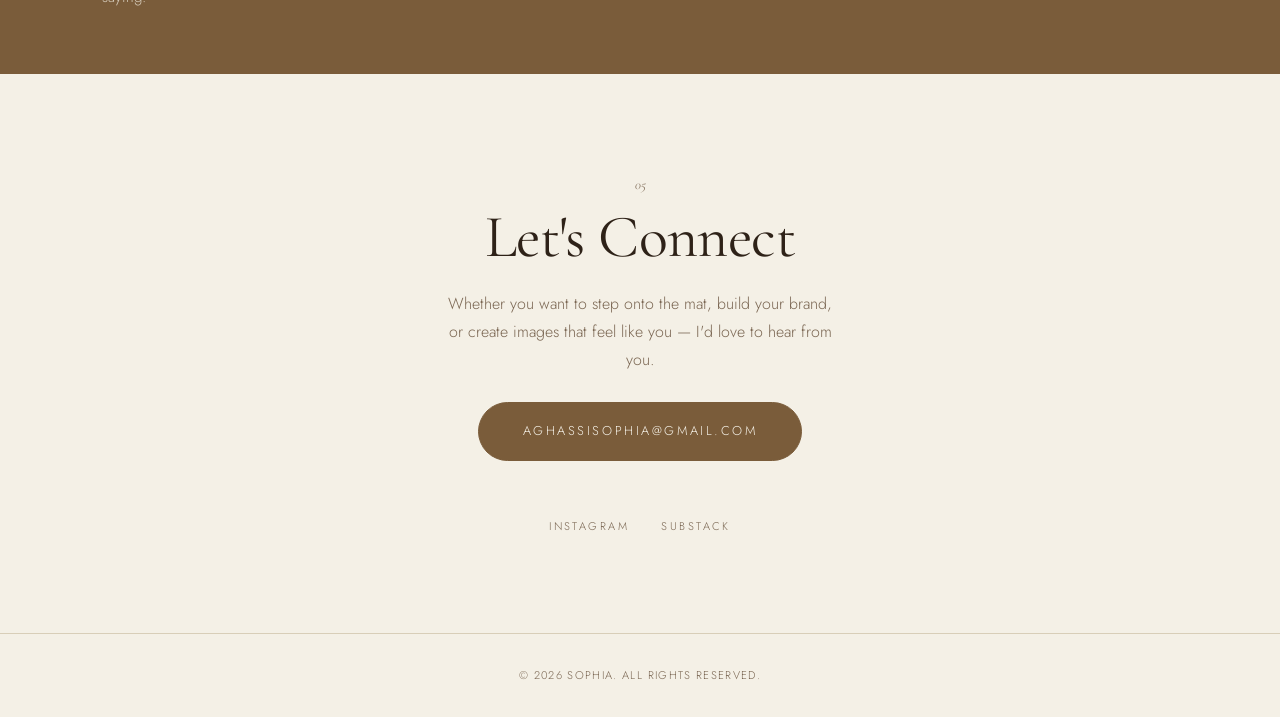
==== commit 02548413: "Highlight film photography more prominently on home page https://claude.ai/code/session_018HW7iqY1ws" ====
--- a/index.html
+++ b/index.html
@@ -105,6 +105,7 @@
 
     <div class="section__copy">
       <span class="section__number">03</span>
+      <p style="font-family:var(--ff-sans); font-size:0.7rem; letter-spacing:0.2em; text-transform:uppercase; color:var(--clr-bark); margin-bottom:0.75rem">35mm · Medium Format · Film Only</p>
       <h2 class="section__title">Photography</h2>
       <p class="section__body">
         I shoot exclusively on film, across a wide variety of mediums. Every
@@ -112,11 +113,11 @@
         whether it's a brand shoot, a yoga editorial, or a portrait in golden-hour light.
       </p>
       <ul class="tag-list">
+        <li>Film Only</li>
         <li>Brand Photography</li>
         <li>Portraiture</li>
         <li>Editorial</li>
         <li>Yoga &amp; Wellness</li>
-        <li>Natural Light</li>
       </ul>
       <a href="photography.html" class="btn">See the work</a>
     </div>
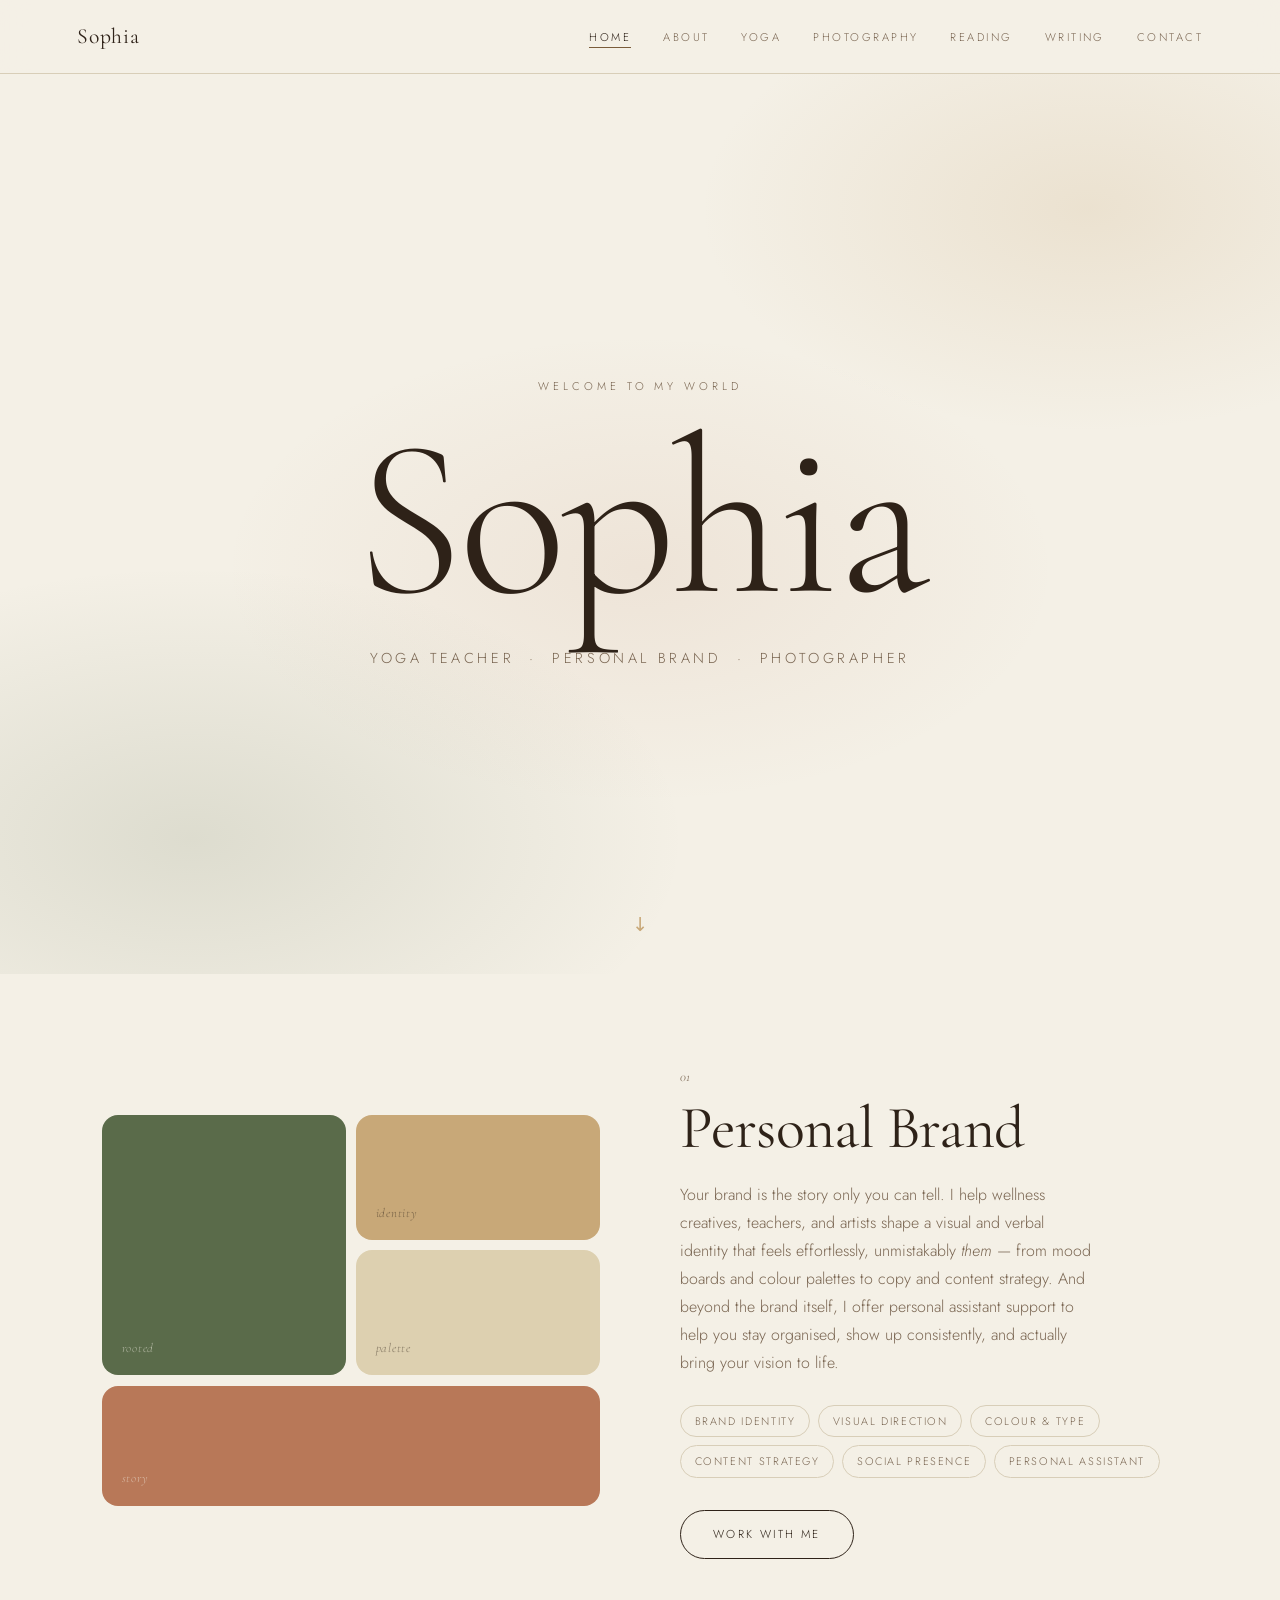
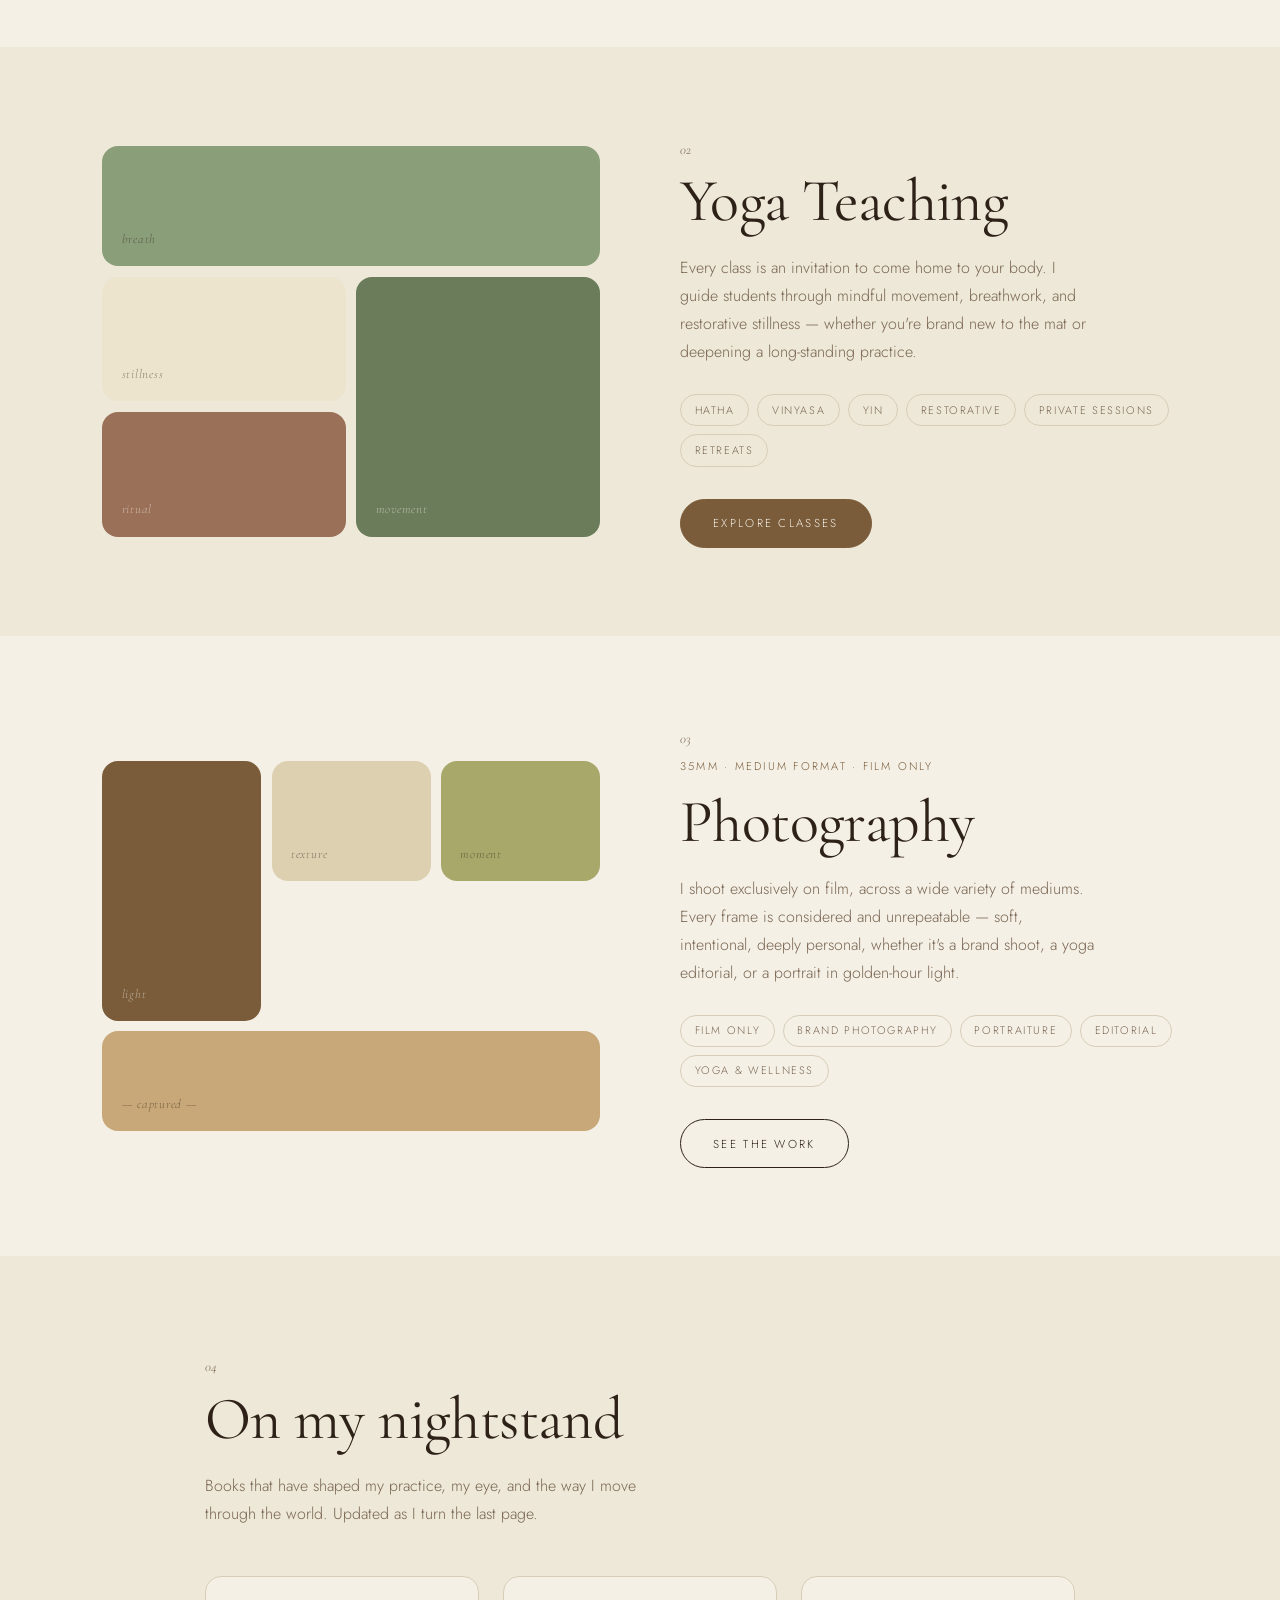
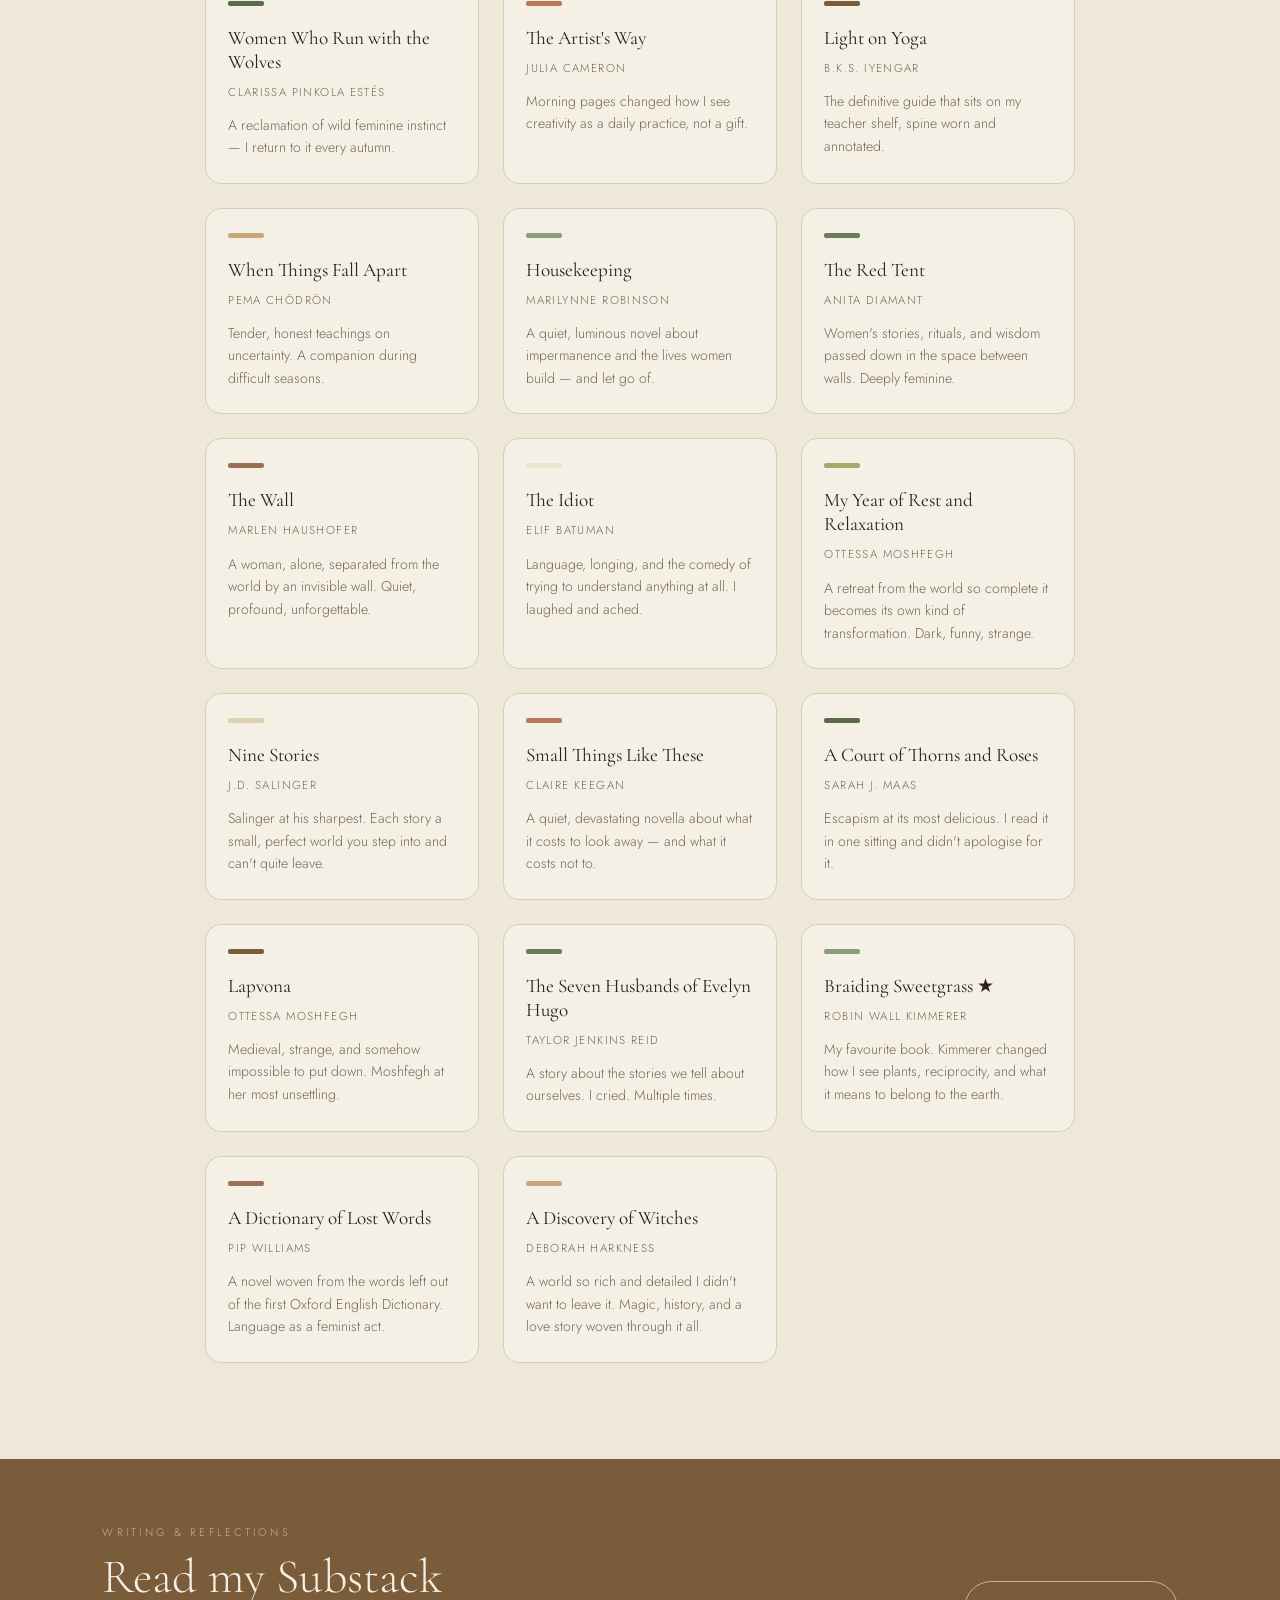
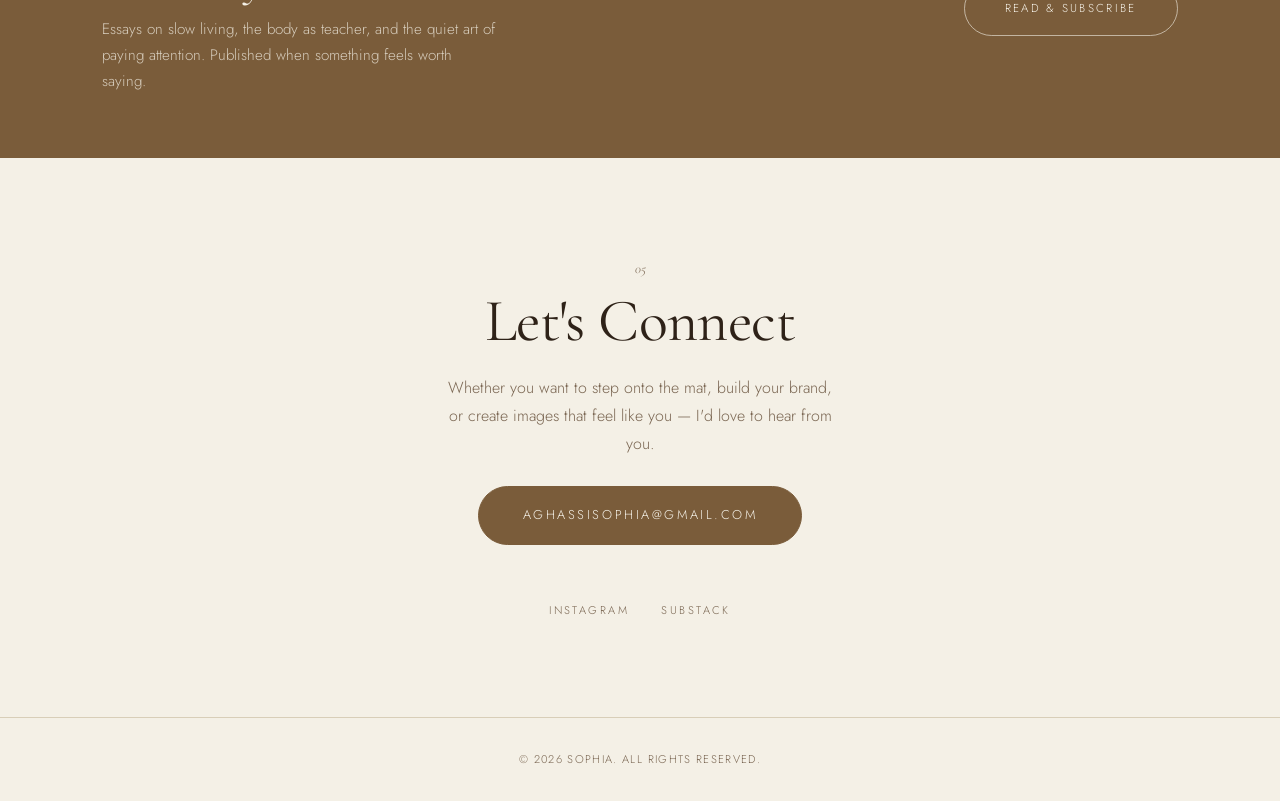
==== commit 63bcf258: "Add personal assistant offering to personal brand section https://claude.ai/code/session_018HW7iqY1w" ====
--- a/index.html
+++ b/index.html
@@ -49,7 +49,9 @@
         Your brand is the story only you can tell. I help wellness creatives,
         teachers, and artists shape a visual and verbal identity that feels
         effortlessly, unmistakably <em>them</em> — from mood boards and colour
-        palettes to copy and content strategy.
+        palettes to copy and content strategy. And beyond the brand itself, I
+        offer personal assistant support to help you stay organised, show up
+        consistently, and actually bring your vision to life.
       </p>
       <ul class="tag-list">
         <li>Brand Identity</li>
@@ -57,6 +59,7 @@
         <li>Colour &amp; Type</li>
         <li>Content Strategy</li>
         <li>Social Presence</li>
+        <li>Personal Assistant</li>
       </ul>
       <a href="#contact" class="btn">Work with me</a>
     </div>
